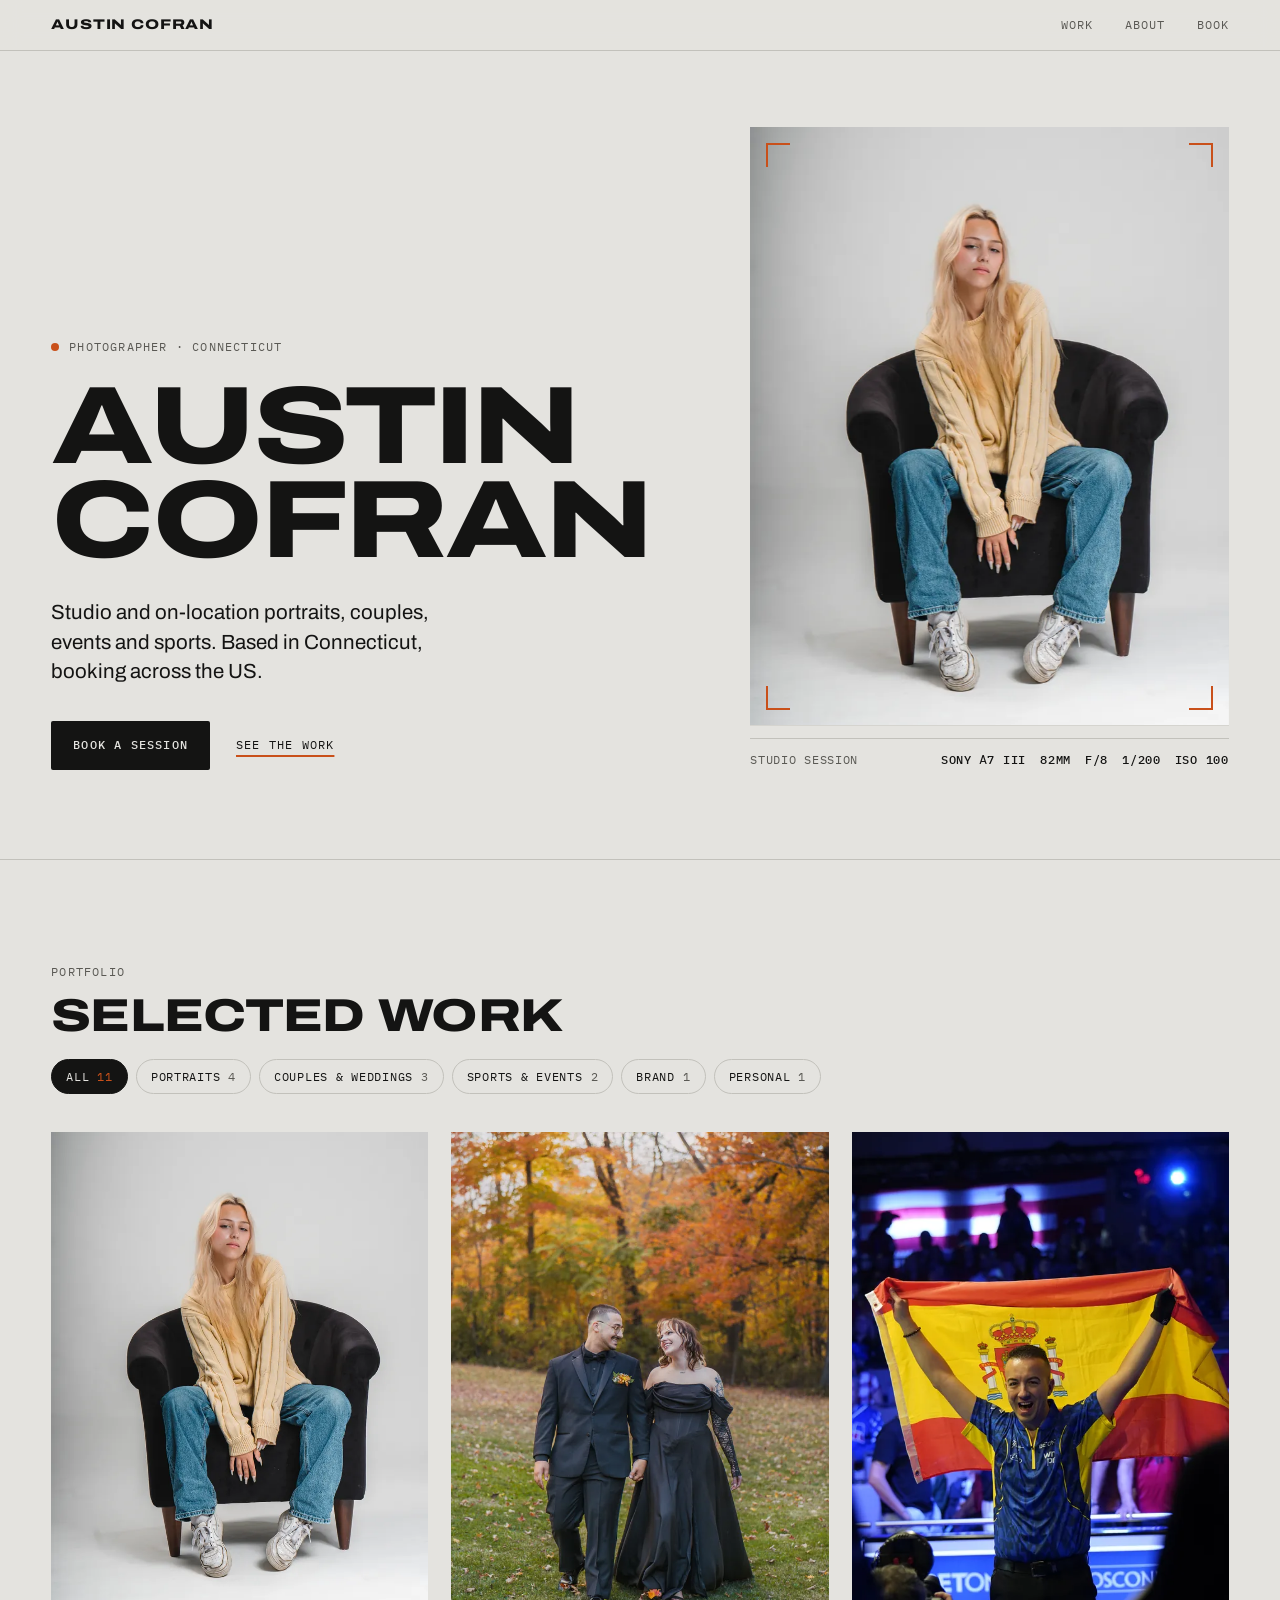
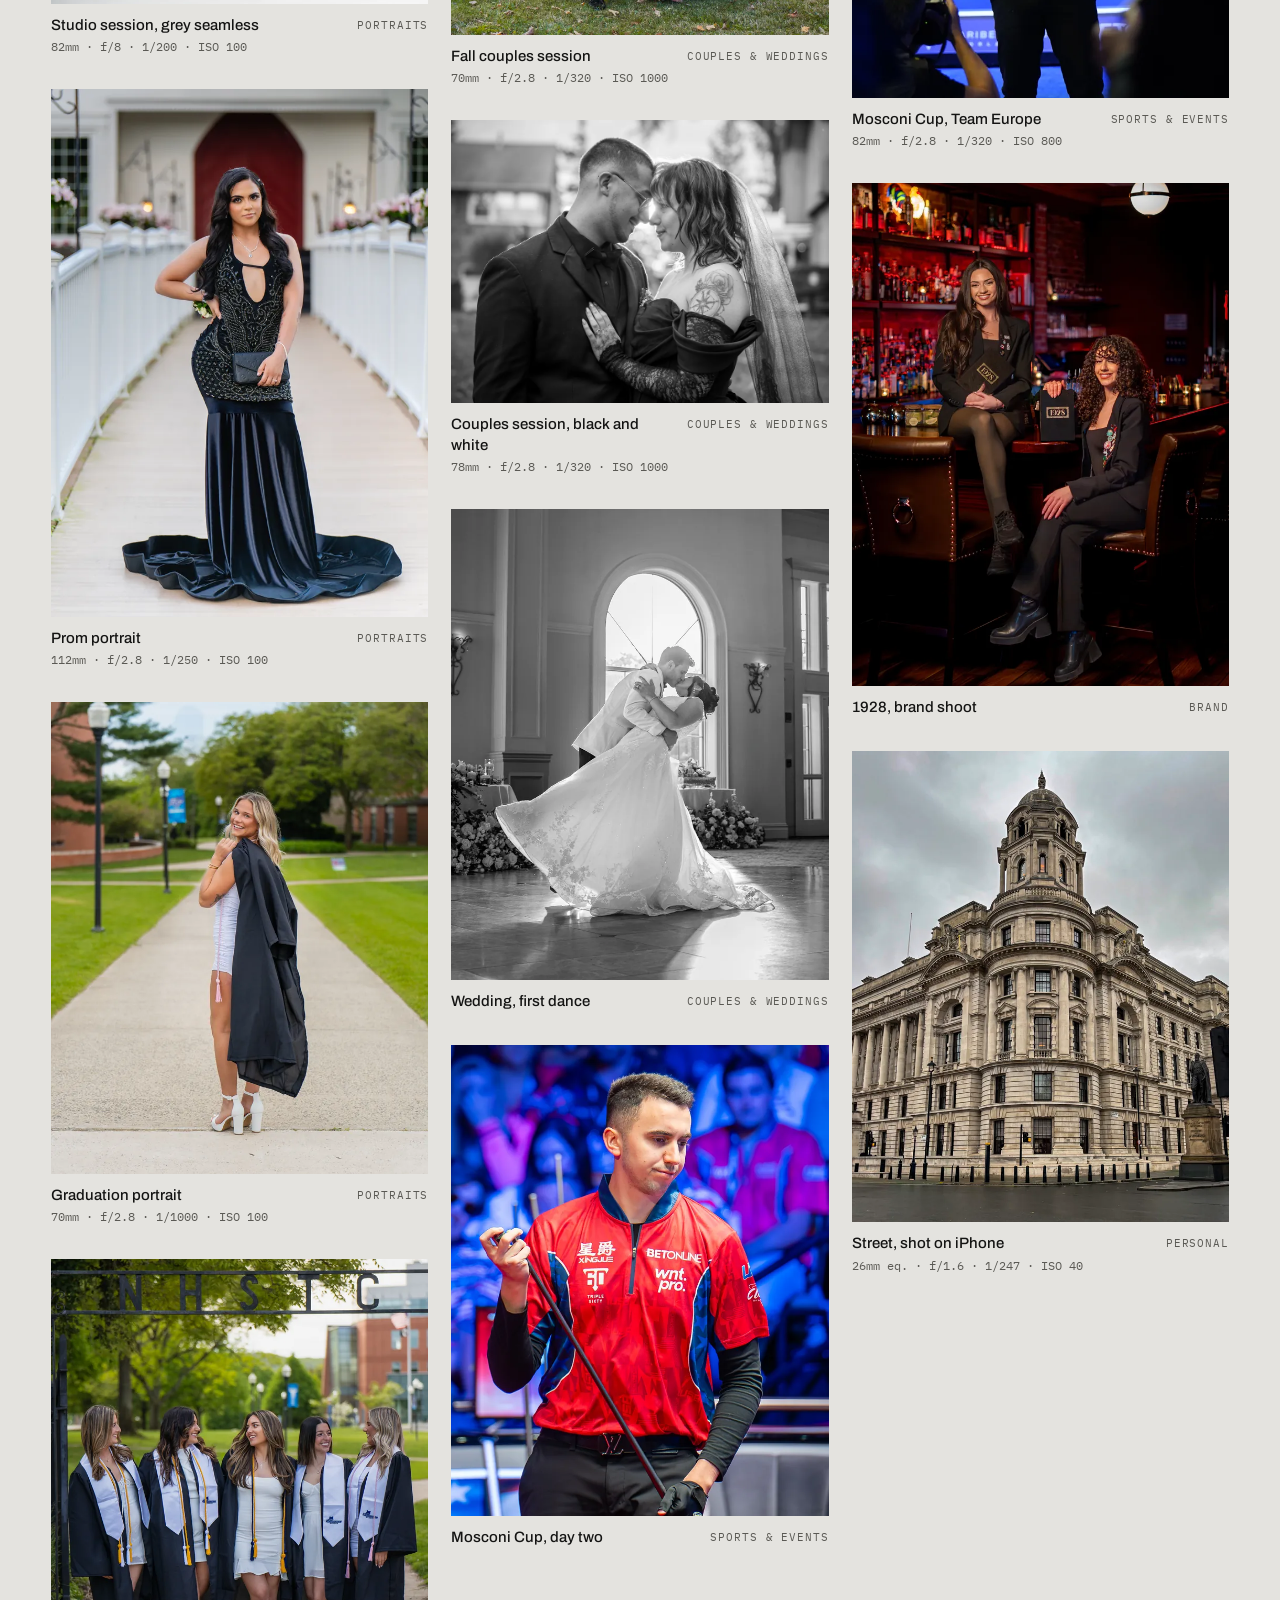
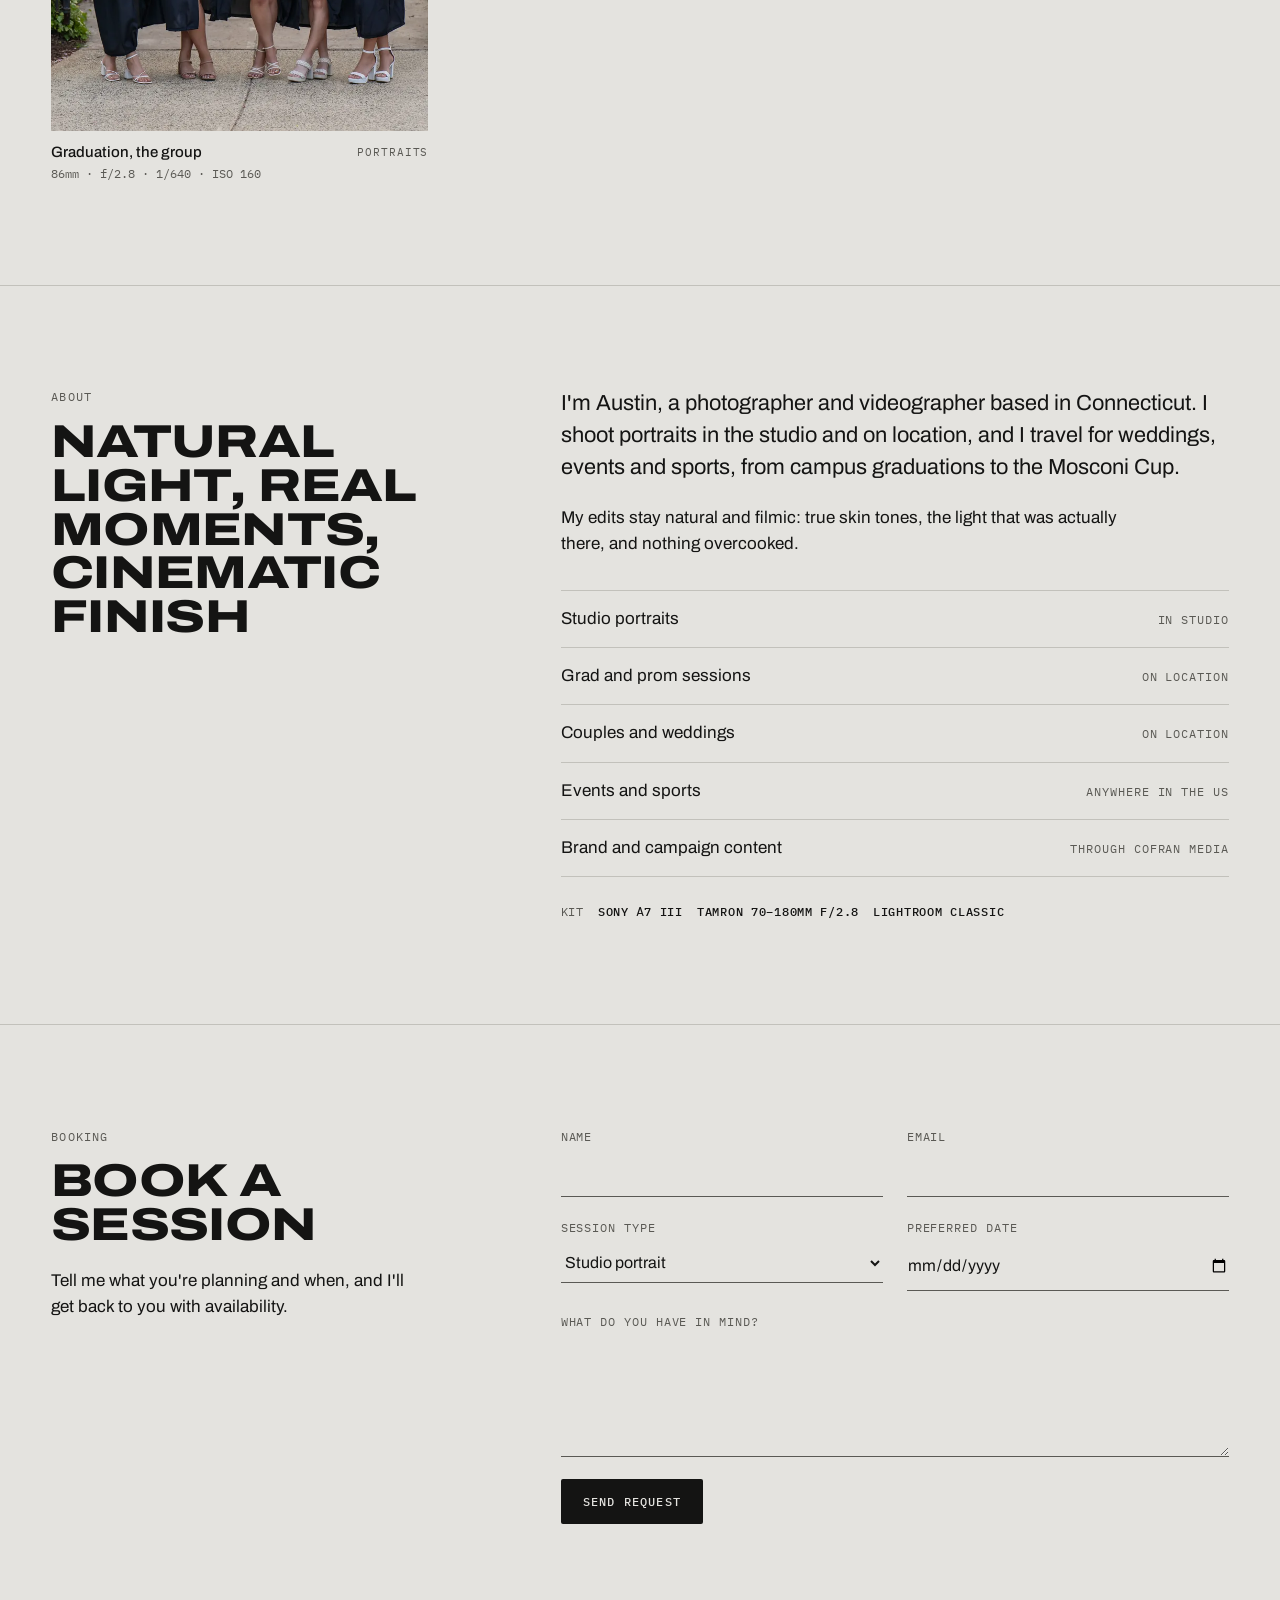
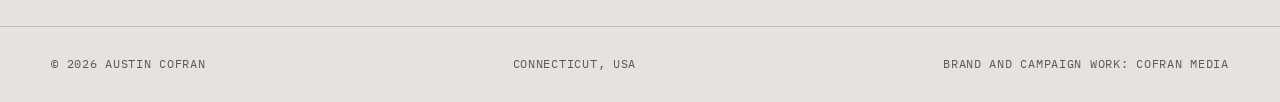
==== index.html @ 24995a01 "Add first version of the austincofran.com site Portfolio page with studio-first hero, filterable wor" ====
<!doctype html>
<html lang="en">
<head>
<meta charset="utf-8">
<meta name="viewport" content="width=device-width, initial-scale=1, viewport-fit=cover">
<title>Austin Cofran · Photographer, Connecticut</title>
<meta name="description" content="Austin Cofran is a Connecticut photographer for studio and on-location portraits, couples, weddings, events and sports.">
<meta property="og:title" content="Austin Cofran · Photographer">
<meta property="og:description" content="Austin Cofran is a Connecticut photographer for studio and on-location portraits, couples, weddings, events and sports.">
<meta property="og:image" content="assets/photos/portraits/studio-seamless-01-1800.webp">
<link rel="preconnect" href="https://fonts.googleapis.com">
<link rel="preconnect" href="https://fonts.gstatic.com" crossorigin>
<link rel="stylesheet" href="https://fonts.googleapis.com/css2?family=Archivo:wdth,wght@62..125,100..900&family=IBM+Plex+Mono:wght@400;500&display=swap">
<style>
/* Layout: the page is the studio seamless. Name set wide like a camera-body badge; uncropped masonry of frames, each with its real EXIF readout. */
:root{
  --paper:#E4E3DF;      /* grey seamless */
  --paper-2:#D5D4CF;    /* image wells */
  --ink:#141413;
  --ink-2:#5A5954;
  --line:#C2C1BB;
  --accent:#C9501A;     /* AF bracket orange */
  --on-accent:#FFFFFF;
  --scrim:#E4E3DF;
  --f-display:"Archivo","Helvetica Neue",Arial,sans-serif;
  --f-body:"Archivo","Helvetica Neue",Arial,sans-serif;
  --f-mono:"IBM Plex Mono",ui-monospace,"SF Mono",Menlo,Consolas,monospace;
  --gl:max(16px,4vw,env(safe-area-inset-left,0px));
  --gr:max(16px,4vw,env(safe-area-inset-right,0px));
}
@media (prefers-color-scheme: dark){
  :root:not([data-theme="light"]){
    --paper:#121211; --paper-2:#1D1D1B; --ink:#EAE9E4; --ink-2:#9A9992; --line:#2E2D2A;
    --accent:#EE6A2C; --on-accent:#121211; --scrim:#121211; color-scheme:dark;
  }
}
:root[data-theme="dark"]{
  --paper:#121211; --paper-2:#1D1D1B; --ink:#EAE9E4; --ink-2:#9A9992; --line:#2E2D2A;
  --accent:#EE6A2C; --on-accent:#121211; --scrim:#121211; color-scheme:dark;
}

*,*::before,*::after{box-sizing:border-box}
[hidden]{display:none!important}
html{scroll-behavior:smooth;-webkit-text-size-adjust:100%}
html.lb-open{overflow:hidden}
body{margin:0;background:var(--paper);color:var(--ink);font-family:var(--f-body);font-size:17px;line-height:1.55;-webkit-font-smoothing:antialiased}
body::before{content:"";position:fixed;inset:0 0 auto;height:env(safe-area-inset-top,0px);z-index:30;background:var(--paper)}
img{max-width:100%}
a{color:inherit}
:focus-visible{outline:2px solid var(--accent);outline-offset:3px}
.wrap{max-width:1360px;margin-inline:auto;padding-left:var(--gl);padding-right:var(--gr)}
.mono{font-family:var(--f-mono)}

/* header */
.bar{position:sticky;top:env(safe-area-inset-top,0px);z-index:20;background:var(--paper);background:color-mix(in srgb,var(--paper) 88%,transparent);-webkit-backdrop-filter:blur(10px);backdrop-filter:blur(10px);border-bottom:1px solid var(--line)}
.bar-in{display:flex;align-items:center;justify-content:space-between;gap:16px;padding-block:14px}
.mark{font-family:var(--f-display);font-stretch:125%;font-weight:800;font-size:14px;letter-spacing:.06em;text-transform:uppercase;text-decoration:none;white-space:nowrap}
.nav{display:flex;gap:clamp(14px,3vw,32px);font-family:var(--f-mono);font-size:12px;text-transform:uppercase;letter-spacing:.08em}
.nav a{text-decoration:none;color:var(--ink-2)}
.nav a:hover{color:var(--ink)}

/* hero */
.hero{display:grid;grid-template-columns:minmax(0,1.15fr) minmax(0,.85fr);gap:clamp(28px,4vw,64px);align-items:end;padding-block:clamp(36px,6vw,80px) clamp(56px,7vw,104px)}
.eyebrow{display:flex;align-items:center;gap:10px;margin:0 0 22px;font-family:var(--f-mono);font-size:12px;letter-spacing:.1em;text-transform:uppercase;color:var(--ink-2)}
.eyebrow::before{content:"";width:8px;height:8px;border-radius:50%;background:var(--accent);flex:none}
.name{display:flex;flex-direction:column;margin:0;font-family:var(--f-display);font-stretch:125%;font-weight:800;font-size:clamp(52px,8.6vw,136px);line-height:.86;letter-spacing:-.03em;text-transform:uppercase}
.lede{max-width:34ch;margin:30px 0 0;font-size:clamp(18px,1.6vw,22px);line-height:1.45}
.cta{display:flex;flex-wrap:wrap;align-items:center;gap:14px 26px;margin-top:34px}
.btn{display:inline-flex;align-items:center;gap:10px;padding:15px 22px;border:0;border-radius:2px;background:var(--ink);color:var(--paper);font-family:var(--f-mono);font-size:12px;font-weight:500;letter-spacing:.1em;text-transform:uppercase;text-decoration:none;cursor:pointer;transition:background-color .15s,color .15s}
.btn:hover{background:var(--accent);color:var(--on-accent)}
.textlink{font-family:var(--f-mono);font-size:12px;letter-spacing:.1em;text-transform:uppercase;text-underline-offset:6px;text-decoration-thickness:2px;text-decoration-color:var(--accent)}

/* viewfinder brackets, shared by hero and grid */
.af{position:absolute;pointer-events:none;
  --c:var(--accent); --s:24px; --w:2px;
  background:
    linear-gradient(var(--c),var(--c)) top left/var(--s) var(--w),
    linear-gradient(var(--c),var(--c)) top left/var(--w) var(--s),
    linear-gradient(var(--c),var(--c)) top right/var(--s) var(--w),
    linear-gradient(var(--c),var(--c)) top right/var(--w) var(--s),
    linear-gradient(var(--c),var(--c)) bottom left/var(--s) var(--w),
    linear-gradient(var(--c),var(--c)) bottom left/var(--w) var(--s),
    linear-gradient(var(--c),var(--c)) bottom right/var(--s) var(--w),
    linear-gradient(var(--c),var(--c)) bottom right/var(--w) var(--s);
  background-repeat:no-repeat}

.hero-shot{margin:0;min-width:0}
.vf{position:relative;overflow:hidden;background:var(--paper-2)}
.vf img{display:block;width:100%;height:auto;animation:pull 1.3s cubic-bezier(.2,.7,.2,1) both}
.vf .af{inset:16px;animation:lock 1.3s cubic-bezier(.2,.7,.2,1) both}
@keyframes pull{from{filter:blur(9px);transform:scale(1.025)}to{filter:blur(0);transform:none}}
@keyframes lock{from{inset:-2px}to{inset:16px}}
.readout{display:flex;flex-wrap:wrap;justify-content:space-between;gap:6px 18px;margin-top:12px;padding-top:12px;border-top:1px solid var(--line);font-family:var(--f-mono);font-size:12px;letter-spacing:.06em;text-transform:uppercase;color:var(--ink-2)}
.readout .vals{display:flex;flex-wrap:wrap;gap:4px 14px}
.readout b{font-weight:500;color:var(--ink)}

/* sections */
.section{border-top:1px solid var(--line)}
.section > .wrap{padding-block:clamp(56px,8vw,112px)}
.sec-head{display:flex;flex-wrap:wrap;align-items:end;justify-content:space-between;gap:20px 32px;margin-bottom:clamp(26px,3vw,44px)}
h2{margin:0;font-family:var(--f-display);font-stretch:125%;font-weight:800;font-size:clamp(28px,3.6vw,48px);line-height:.95;letter-spacing:-.015em;text-transform:uppercase;text-wrap:balance}
.kicker{margin:0 0 14px;font-family:var(--f-mono);font-size:12px;letter-spacing:.1em;text-transform:uppercase;color:var(--ink-2)}

/* filters */
.chips{display:flex;flex-wrap:wrap;gap:8px}
.chip{display:inline-flex;align-items:center;gap:8px;padding:9px 14px;border:1px solid var(--line);border-radius:999px;background:transparent;color:var(--ink);font-family:var(--f-mono);font-size:12px;letter-spacing:.06em;text-transform:uppercase;cursor:pointer;transition:border-color .15s}
.chip:hover{border-color:var(--ink-2)}
.chip span{color:var(--ink-2);font-variant-numeric:tabular-nums}
.chip[aria-pressed="true"]{background:var(--ink);border-color:var(--ink);color:var(--paper)}
.chip[aria-pressed="true"] span{color:var(--accent)}

/* grid */
.grid{columns:3 280px;column-gap:clamp(14px,1.8vw,26px)}
.shot{break-inside:avoid;margin:0 0 clamp(22px,2.6vw,36px)}
.shot-btn{position:relative;display:block;width:100%;padding:0;border:0;background:var(--paper-2);cursor:zoom-in}
.shot-btn img{display:block;width:100%;height:auto}
.shot-btn .af{inset:10px;opacity:0;transition:opacity .18s,inset .25s cubic-bezier(.2,.7,.2,1)}
.shot-btn:hover .af,.shot-btn:focus-visible .af{opacity:1;inset:18px}
.shot-btn:focus-visible{outline-offset:2px}
.cap{display:grid;grid-template-columns:minmax(0,1fr) auto;gap:3px 12px;padding-top:11px}
.cap .t{font-size:15px;font-weight:500;line-height:1.35}
.cap .c{align-self:start;padding-top:2px;font-family:var(--f-mono);font-size:11px;letter-spacing:.08em;text-transform:uppercase;color:var(--ink-2);white-space:nowrap}
.cap .x{grid-column:1/-1;font-family:var(--f-mono);font-size:11.5px;color:var(--ink-2)}

/* about */
.split{display:grid;grid-template-columns:minmax(0,.8fr) minmax(0,1.2fr);gap:clamp(28px,5vw,88px)}
.prose p{max-width:60ch;margin:0 0 1em}
.prose p:first-child{font-size:clamp(19px,1.7vw,23px);line-height:1.45}
.services{list-style:none;margin:32px 0 0;padding:0;border-top:1px solid var(--line)}
.services li{display:flex;justify-content:space-between;align-items:baseline;gap:16px;padding:15px 0;border-bottom:1px solid var(--line)}
.services .where{font-family:var(--f-mono);font-size:11.5px;letter-spacing:.08em;text-transform:uppercase;color:var(--ink-2);text-align:right}
.kit{display:flex;flex-wrap:wrap;gap:6px 14px;margin-top:26px;font-family:var(--f-mono);font-size:12px;letter-spacing:.06em;text-transform:uppercase;color:var(--ink-2)}
.kit b{font-weight:500;color:var(--ink)}

/* booking */
.form{display:grid;grid-template-columns:repeat(2,minmax(0,1fr));gap:22px 24px}
.field{display:flex;flex-direction:column;gap:6px;min-width:0}
.field.full{grid-column:1/-1}
.field label{font-family:var(--f-mono);font-size:11.5px;letter-spacing:.08em;text-transform:uppercase;color:var(--ink-2)}
.field input,.field select,.field textarea{width:100%;padding:10px 0;border:0;border-bottom:1px solid var(--ink-2);border-radius:0;background:transparent;color:var(--ink);font:inherit;font-size:16px}
.field select{cursor:pointer}
.field select option{background:var(--paper);color:var(--ink)}
.field textarea{resize:vertical;min-height:110px}
.field input:focus,.field select:focus,.field textarea:focus{outline:none;border-bottom-color:var(--accent);box-shadow:0 1px 0 var(--accent)}
.form-foot{grid-column:1/-1;display:flex;flex-wrap:wrap;align-items:center;gap:14px 22px}
.form-note{margin:0;font-family:var(--f-mono);font-size:12px;color:var(--ink-2)}

/* footer */
.foot{border-top:1px solid var(--line)}
.foot .wrap{display:flex;flex-wrap:wrap;justify-content:space-between;gap:10px 28px;padding-block:28px;font-family:var(--f-mono);font-size:12px;letter-spacing:.06em;text-transform:uppercase;color:var(--ink-2)}

/* lightbox */
.lb{position:fixed;inset:0;z-index:50;display:grid;grid-template-rows:auto minmax(0,1fr) auto;gap:14px;background:var(--scrim);
  padding:max(14px,env(safe-area-inset-top,0px)) var(--gr) max(14px,env(safe-area-inset-bottom,0px)) var(--gl)}
.lb-top{display:flex;justify-content:space-between;align-items:center;gap:16px;font-family:var(--f-mono);font-size:12px;letter-spacing:.08em;text-transform:uppercase;color:var(--ink-2)}
.lb-stage{position:relative;display:grid;place-items:center;min-height:0}
.lb-stage img{display:block;max-width:100%;max-height:100%;max-height:calc(100dvh - 170px);width:auto;height:auto;object-fit:contain}
.lb-btn{display:inline-flex;align-items:center;justify-content:center;gap:8px;min-width:44px;height:44px;padding:0 14px;border:1px solid var(--line);border-radius:2px;background:var(--paper);color:var(--ink);font-family:var(--f-mono);font-size:12px;letter-spacing:.08em;text-transform:uppercase;cursor:pointer}
.lb-btn:hover{border-color:var(--ink-2)}
.lb-prev,.lb-next{position:absolute;top:50%;transform:translateY(-50%)}
.lb-prev{left:0}.lb-next{right:0}
.lb-cap{display:flex;flex-wrap:wrap;justify-content:space-between;gap:6px 20px;padding-top:12px;border-top:1px solid var(--line)}
.lb-cap .t{font-weight:500}
.lb-cap .x{font-family:var(--f-mono);font-size:12px;color:var(--ink-2)}

@media (max-width:860px){
  .hero{grid-template-columns:1fr}
  .split{grid-template-columns:1fr}
}
@media (max-width:560px){
  .grid{columns:1}
  .form{grid-template-columns:1fr}
  .nav{gap:14px}
  .lb-prev,.lb-next{top:auto;bottom:8px;transform:none}
}
@media (prefers-reduced-motion:reduce){
  html{scroll-behavior:auto}
  .vf img,.vf .af{animation:none}
  .shot-btn .af{transition:none}
}
</style>

</head>
<body>
<header class="bar">
  <div class="wrap bar-in">
    <a class="mark" href="#top">Austin Cofran</a>
    <nav class="nav" aria-label="Main">
      <a href="#work">Work</a>
      <a href="#about">About</a>
      <a href="#book">Book</a>
    </nav>
  </div>
</header>

<main id="top">
  <section class="wrap hero">
    <div class="hero-text">
      <p class="eyebrow">Photographer · Connecticut</p>
      <h1 class="name"><span>Austin</span><span>Cofran</span></h1>
      <p class="lede">Studio and on-location portraits, couples, events and sports. Based in Connecticut, booking across the US.</p>
      <div class="cta">
        <a class="btn" href="#book">Book a session</a>
        <a class="textlink" href="#work">See the work</a>
      </div>
    </div>
    <figure class="hero-shot">
      <div class="vf">
        <img src="assets/photos/portraits/studio-seamless-01-1800.webp" srcset="assets/photos/portraits/studio-seamless-01-900.webp 720w, assets/photos/portraits/studio-seamless-01-1800.webp 1440w" sizes="(max-width: 860px) 92vw, 40vw" width="1440" height="1800" alt="Woman in a cream sweater and jeans sitting in a black armchair against a grey studio backdrop" fetchpriority="high">
        <span class="af" aria-hidden="true"></span>
      </div>
      <figcaption class="readout">
        <span>Studio session</span>
        <span class="vals"><b>Sony α7 III</b><b>82mm</b><b>f/8</b><b>1/200</b><b>ISO 100</b></span>
      </figcaption>
    </figure>
  </section>

  <section class="section" id="work">
    <div class="wrap">
      <div class="sec-head">
        <div>
          <p class="kicker">Portfolio</p>
          <h2>Selected work</h2>
        </div>
        <div class="chips" role="group" aria-label="Filter by category">
          <button class="chip" type="button" data-filter="all" aria-pressed="true">All <span>11</span></button>
          <button class="chip" type="button" data-filter="portraits" aria-pressed="false">Portraits <span>4</span></button>
          <button class="chip" type="button" data-filter="couples" aria-pressed="false">Couples &amp; weddings <span>3</span></button>
          <button class="chip" type="button" data-filter="sports" aria-pressed="false">Sports &amp; events <span>2</span></button>
          <button class="chip" type="button" data-filter="brand" aria-pressed="false">Brand <span>1</span></button>
          <button class="chip" type="button" data-filter="personal" aria-pressed="false">Personal <span>1</span></button>
        </div>
      </div>
      <div class="grid">
        <figure class="shot" data-cat="portraits" data-label="Portraits" data-title="Studio session, grey seamless" data-full="assets/photos/portraits/studio-seamless-01-1800.webp" data-exif="Sony α7 III · Tamron 70–180mm f/2.8 · 82mm · f/8 · 1/200 · ISO 100">
          <button class="shot-btn" type="button" aria-label="View larger: Studio session, grey seamless">
            <img src="assets/photos/portraits/studio-seamless-01-900.webp" srcset="assets/photos/portraits/studio-seamless-01-900.webp 720w, assets/photos/portraits/studio-seamless-01-1800.webp 1440w" sizes="(max-width: 560px) 92vw, (max-width: 960px) 46vw, 30vw" width="1440" height="1800" loading="eager" decoding="async" alt="Woman in a cream sweater and jeans sitting in a black armchair against a grey studio backdrop">
            <span class="af" aria-hidden="true"></span>
          </button>
          <figcaption class="cap"><span class="t">Studio session, grey seamless</span><span class="c">Portraits</span><span class="x">82mm · f/8 · 1/200 · ISO 100</span></figcaption>
        </figure>
        <figure class="shot" data-cat="portraits" data-label="Portraits" data-title="Prom portrait" data-full="assets/photos/portraits/prom-01-1800.webp" data-exif="Sony α7 III · Tamron 70–180mm f/2.8 · 112mm · f/2.8 · 1/250 · ISO 100">
          <button class="shot-btn" type="button" aria-label="View larger: Prom portrait">
            <img src="assets/photos/portraits/prom-01-900.webp" srcset="assets/photos/portraits/prom-01-900.webp 643w, assets/photos/portraits/prom-01-1800.webp 1286w" sizes="(max-width: 560px) 92vw, (max-width: 960px) 46vw, 30vw" width="1286" height="1800" loading="eager" decoding="async" alt="Woman in a black beaded gown standing on a white footbridge">
            <span class="af" aria-hidden="true"></span>
          </button>
          <figcaption class="cap"><span class="t">Prom portrait</span><span class="c">Portraits</span><span class="x">112mm · f/2.8 · 1/250 · ISO 100</span></figcaption>
        </figure>
        <figure class="shot" data-cat="portraits" data-label="Portraits" data-title="Graduation portrait" data-full="assets/photos/portraits/grad-campus-01-1800.webp" data-exif="Sony α7 III · Tamron 70–180mm f/2.8 · 70mm · f/2.8 · 1/1000 · ISO 100">
          <button class="shot-btn" type="button" aria-label="View larger: Graduation portrait">
            <img src="assets/photos/portraits/grad-campus-01-900.webp" srcset="assets/photos/portraits/grad-campus-01-900.webp 720w, assets/photos/portraits/grad-campus-01-1800.webp 1440w" sizes="(max-width: 560px) 92vw, (max-width: 960px) 46vw, 30vw" width="1440" height="1800" loading="eager" decoding="async" alt="Graduate in a white dress holding her gown over her shoulder on a campus path">
            <span class="af" aria-hidden="true"></span>
          </button>
          <figcaption class="cap"><span class="t">Graduation portrait</span><span class="c">Portraits</span><span class="x">70mm · f/2.8 · 1/1000 · ISO 100</span></figcaption>
        </figure>
        <figure class="shot" data-cat="portraits" data-label="Portraits" data-title="Graduation, the group" data-full="assets/photos/portraits/grad-group-01-1800.webp" data-exif="Sony α7 III · Tamron 70–180mm f/2.8 · 86mm · f/2.8 · 1/640 · ISO 160">
          <button class="shot-btn" type="button" aria-label="View larger: Graduation, the group">
            <img src="assets/photos/portraits/grad-group-01-900.webp" srcset="assets/photos/portraits/grad-group-01-900.webp 720w, assets/photos/portraits/grad-group-01-1800.webp 1440w" sizes="(max-width: 560px) 92vw, (max-width: 960px) 46vw, 30vw" width="1440" height="1800" loading="lazy" decoding="async" alt="Five graduates in gowns and stoles laughing together under a campus gate">
            <span class="af" aria-hidden="true"></span>
          </button>
          <figcaption class="cap"><span class="t">Graduation, the group</span><span class="c">Portraits</span><span class="x">86mm · f/2.8 · 1/640 · ISO 160</span></figcaption>
        </figure>
        <figure class="shot" data-cat="couples" data-label="Couples &amp; weddings" data-title="Fall couples session" data-full="assets/photos/couples/fall-couple-01-1800.webp" data-exif="Sony α7 III · Tamron 70–180mm f/2.8 · 70mm · f/2.8 · 1/320 · ISO 1000">
          <button class="shot-btn" type="button" aria-label="View larger: Fall couples session">
            <img src="assets/photos/couples/fall-couple-01-900.webp" srcset="assets/photos/couples/fall-couple-01-900.webp 675w, assets/photos/couples/fall-couple-01-1800.webp 1350w" sizes="(max-width: 560px) 92vw, (max-width: 960px) 46vw, 30vw" width="1350" height="1800" loading="lazy" decoding="async" alt="Couple in black formalwear walking hand in hand through fall leaves">
            <span class="af" aria-hidden="true"></span>
          </button>
          <figcaption class="cap"><span class="t">Fall couples session</span><span class="c">Couples &amp; weddings</span><span class="x">70mm · f/2.8 · 1/320 · ISO 1000</span></figcaption>
        </figure>
        <figure class="shot" data-cat="couples" data-label="Couples &amp; weddings" data-title="Couples session, black and white" data-full="assets/photos/couples/couple-bw-01-1800.webp" data-exif="Sony α7 III · Tamron 70–180mm f/2.8 · 78mm · f/2.8 · 1/320 · ISO 1000">
          <button class="shot-btn" type="button" aria-label="View larger: Couples session, black and white">
            <img src="assets/photos/couples/couple-bw-01-900.webp" srcset="assets/photos/couples/couple-bw-01-900.webp 900w, assets/photos/couples/couple-bw-01-1800.webp 1800w" sizes="(max-width: 560px) 92vw, (max-width: 960px) 46vw, 30vw" width="1800" height="1350" loading="lazy" decoding="async" alt="Black and white close-up of a couple touching foreheads">
            <span class="af" aria-hidden="true"></span>
          </button>
          <figcaption class="cap"><span class="t">Couples session, black and white</span><span class="c">Couples &amp; weddings</span><span class="x">78mm · f/2.8 · 1/320 · ISO 1000</span></figcaption>
        </figure>
        <figure class="shot" data-cat="couples" data-label="Couples &amp; weddings" data-title="Wedding, first dance" data-full="assets/photos/couples/first-dance-01-1800.webp" data-exif="">
          <button class="shot-btn" type="button" aria-label="View larger: Wedding, first dance">
            <img src="assets/photos/couples/first-dance-01-900.webp" srcset="assets/photos/couples/first-dance-01-900.webp 720w, assets/photos/couples/first-dance-01-1800.webp 1440w" sizes="(max-width: 560px) 92vw, (max-width: 960px) 46vw, 30vw" width="1440" height="1800" loading="lazy" decoding="async" alt="Black and white photo of a groom dipping his bride in a bright ballroom">
            <span class="af" aria-hidden="true"></span>
          </button>
          <figcaption class="cap"><span class="t">Wedding, first dance</span><span class="c">Couples &amp; weddings</span></figcaption>
        </figure>
        <figure class="shot" data-cat="sports" data-label="Sports &amp; events" data-title="Mosconi Cup, day two" data-full="assets/photos/sports/mosconi-cup-01-1800.webp" data-exif="">
          <button class="shot-btn" type="button" aria-label="View larger: Mosconi Cup, day two">
            <img src="assets/photos/sports/mosconi-cup-01-900.webp" srcset="assets/photos/sports/mosconi-cup-01-900.webp 720w, assets/photos/sports/mosconi-cup-01-1800.webp 1440w" sizes="(max-width: 560px) 92vw, (max-width: 960px) 46vw, 30vw" width="1440" height="1800" loading="lazy" decoding="async" alt="Pool player in a red jersey holding his cue in front of the arena crowd">
            <span class="af" aria-hidden="true"></span>
          </button>
          <figcaption class="cap"><span class="t">Mosconi Cup, day two</span><span class="c">Sports &amp; events</span></figcaption>
        </figure>
        <figure class="shot" data-cat="sports" data-label="Sports &amp; events" data-title="Mosconi Cup, Team Europe" data-full="assets/photos/sports/mosconi-cup-02-1800.webp" data-exif="Sony α7 III · Tamron 70–180mm f/2.8 · 82mm · f/2.8 · 1/320 · ISO 800">
          <button class="shot-btn" type="button" aria-label="View larger: Mosconi Cup, Team Europe">
            <img src="assets/photos/sports/mosconi-cup-02-900.webp" srcset="assets/photos/sports/mosconi-cup-02-900.webp 600w, assets/photos/sports/mosconi-cup-02-1800.webp 1200w" sizes="(max-width: 560px) 92vw, (max-width: 960px) 46vw, 30vw" width="1200" height="1800" loading="lazy" decoding="async" alt="Player holding a Spanish flag overhead in a blue-lit arena">
            <span class="af" aria-hidden="true"></span>
          </button>
          <figcaption class="cap"><span class="t">Mosconi Cup, Team Europe</span><span class="c">Sports &amp; events</span><span class="x">82mm · f/2.8 · 1/320 · ISO 800</span></figcaption>
        </figure>
        <figure class="shot" data-cat="brand" data-label="Brand" data-title="1928, brand shoot" data-full="assets/photos/brand/1928-bar-01-1800.webp" data-exif="">
          <button class="shot-btn" type="button" aria-label="View larger: 1928, brand shoot">
            <img src="assets/photos/brand/1928-bar-01-900.webp" srcset="assets/photos/brand/1928-bar-01-900.webp 675w, assets/photos/brand/1928-bar-01-1800.webp 1350w" sizes="(max-width: 560px) 92vw, (max-width: 960px) 46vw, 30vw" width="1350" height="1800" loading="lazy" decoding="async" alt="Two women in black suits posing at a dark wood bar">
            <span class="af" aria-hidden="true"></span>
          </button>
          <figcaption class="cap"><span class="t">1928, brand shoot</span><span class="c">Brand</span></figcaption>
        </figure>
        <figure class="shot" data-cat="personal" data-label="Personal" data-title="Street, shot on iPhone" data-full="assets/photos/personal/street-01-1800.webp" data-exif="iPhone 15 Plus · 26mm eq. · f/1.6 · 1/247 · ISO 40">
          <button class="shot-btn" type="button" aria-label="View larger: Street, shot on iPhone">
            <img src="assets/photos/personal/street-01-900.webp" srcset="assets/photos/personal/street-01-900.webp 720w, assets/photos/personal/street-01-1800.webp 1440w" sizes="(max-width: 560px) 92vw, (max-width: 960px) 46vw, 30vw" width="1440" height="1800" loading="lazy" decoding="async" alt="Ornate stone building with domed towers under a grey sky">
            <span class="af" aria-hidden="true"></span>
          </button>
          <figcaption class="cap"><span class="t">Street, shot on iPhone</span><span class="c">Personal</span><span class="x">26mm eq. · f/1.6 · 1/247 · ISO 40</span></figcaption>
        </figure>
      </div>
    </div>
  </section>

  <section class="section" id="about">
    <div class="wrap split">
      <div>
        <p class="kicker">About</p>
        <h2>Natural light, real moments, cinematic finish</h2>
      </div>
      <div class="prose">
        <p>I'm Austin, a photographer and videographer based in Connecticut. I shoot portraits in the studio and on location, and I travel for weddings, events and sports, from campus graduations to the Mosconi Cup.</p>
        <p>My edits stay natural and filmic: true skin tones, the light that was actually there, and nothing overcooked.</p>
        <ul class="services">
          <li><span>Studio portraits</span><span class="where">In studio</span></li>
          <li><span>Grad and prom sessions</span><span class="where">On location</span></li>
          <li><span>Couples and weddings</span><span class="where">On location</span></li>
          <li><span>Events and sports</span><span class="where">Anywhere in the US</span></li>
          <li><span>Brand and campaign content</span><span class="where">Through Cofran Media</span></li>
        </ul>
        <div class="kit"><span>Kit</span><b>Sony α7 III</b><b>Tamron 70–180mm f/2.8</b><b>Lightroom Classic</b></div>
      </div>
    </div>
  </section>

  <section class="section" id="book">
    <div class="wrap split">
      <div>
        <p class="kicker">Booking</p>
        <h2>Book a session</h2>
        <p class="prose" style="margin-top:20px;max-width:36ch">Tell me what you're planning and when, and I'll get back to you with availability.</p>
      </div>
      <form class="form" id="book-form" novalidate>
        <div class="field">
          <label for="f-name">Name</label>
          <input id="f-name" name="name" type="text" autocomplete="name" required>
        </div>
        <div class="field">
          <label for="f-email">Email</label>
          <input id="f-email" name="email" type="email" autocomplete="email" required>
        </div>
        <div class="field">
          <label for="f-type">Session type</label>
          <select id="f-type" name="type">
            <option>Studio portrait</option>
            <option>Grad or prom</option>
            <option>Couples</option>
            <option>Wedding</option>
            <option>Event or sports</option>
            <option>Brand or campaign</option>
          </select>
        </div>
        <div class="field">
          <label for="f-date">Preferred date</label>
          <input id="f-date" name="date" type="date">
        </div>
        <div class="field full">
          <label for="f-msg">What do you have in mind?</label>
          <textarea id="f-msg" name="message" rows="4"></textarea>
        </div>
        <div class="form-foot">
          <button class="btn" type="submit">Send request</button>
          <p class="form-note" id="form-note" role="status"></p>
        </div>
      </form>
    </div>
  </section>
</main>

<footer class="foot">
  <div class="wrap">
    <span>© 2026 Austin Cofran</span>
    <span>Connecticut, USA</span>
    <span>Brand and campaign work: Cofran Media</span>
  </div>
</footer>

<div class="lb" id="lightbox" hidden role="dialog" aria-modal="true" aria-label="Photo viewer">
  <div class="lb-top">
    <span class="lb-n"></span>
    <button class="lb-btn lb-close" type="button">Close ✕</button>
  </div>
  <div class="lb-stage">
    <img alt="">
    <button class="lb-btn lb-prev" type="button" aria-label="Previous photo">←</button>
    <button class="lb-btn lb-next" type="button" aria-label="Next photo">→</button>
  </div>
  <div class="lb-cap">
    <span class="t"></span>
    <span class="x"></span>
  </div>
</div>

<script>
(() => {
  const shots = [...document.querySelectorAll('.shot')];
  const chips = [...document.querySelectorAll('.chip')];
  chips.forEach(chip => chip.addEventListener('click', () => {
    const f = chip.dataset.filter;
    chips.forEach(c => c.setAttribute('aria-pressed', String(c === chip)));
    shots.forEach(s => { s.hidden = !(f === 'all' || s.dataset.cat === f); });
  }));

  const lb = document.getElementById('lightbox');
  const img = lb.querySelector('.lb-stage img');
  const t = lb.querySelector('.lb-cap .t');
  const x = lb.querySelector('.lb-cap .x');
  const n = lb.querySelector('.lb-n');
  let list = [], idx = 0, lastFocus = null;

  function show(i) {
    idx = (i + list.length) % list.length;
    const s = list[idx];
    img.src = s.dataset.full;
    img.alt = s.querySelector('img').alt;
    t.textContent = s.dataset.title;
    x.textContent = s.dataset.exif || '';
    n.textContent = (idx + 1) + ' / ' + list.length + ' · ' + s.dataset.label;
  }
  function open(s) {
    list = shots.filter(el => !el.hidden);
    lastFocus = document.activeElement;
    lb.hidden = false;
    document.documentElement.classList.add('lb-open');
    show(list.indexOf(s));
    lb.querySelector('.lb-close').focus();
  }
  function close() {
    lb.hidden = true;
    document.documentElement.classList.remove('lb-open');
    if (lastFocus) lastFocus.focus();
  }
  shots.forEach(s => s.querySelector('.shot-btn').addEventListener('click', () => open(s)));
  lb.querySelector('.lb-close').addEventListener('click', close);
  lb.querySelector('.lb-prev').addEventListener('click', () => show(idx - 1));
  lb.querySelector('.lb-next').addEventListener('click', () => show(idx + 1));
  lb.querySelector('.lb-stage').addEventListener('click', e => { if (e.target === e.currentTarget) close(); });
  document.addEventListener('keydown', e => {
    if (lb.hidden) return;
    if (e.key === 'Escape') close();
    else if (e.key === 'ArrowRight') show(idx + 1);
    else if (e.key === 'ArrowLeft') show(idx - 1);
  });

  const form = document.getElementById('book-form');
  const note = document.getElementById('form-note');
  form.addEventListener('submit', e => {
    e.preventDefault();
    note.textContent = 'Preview only. This form gets connected when the site goes live.';
  });
})();
</script>

</body>
</html>
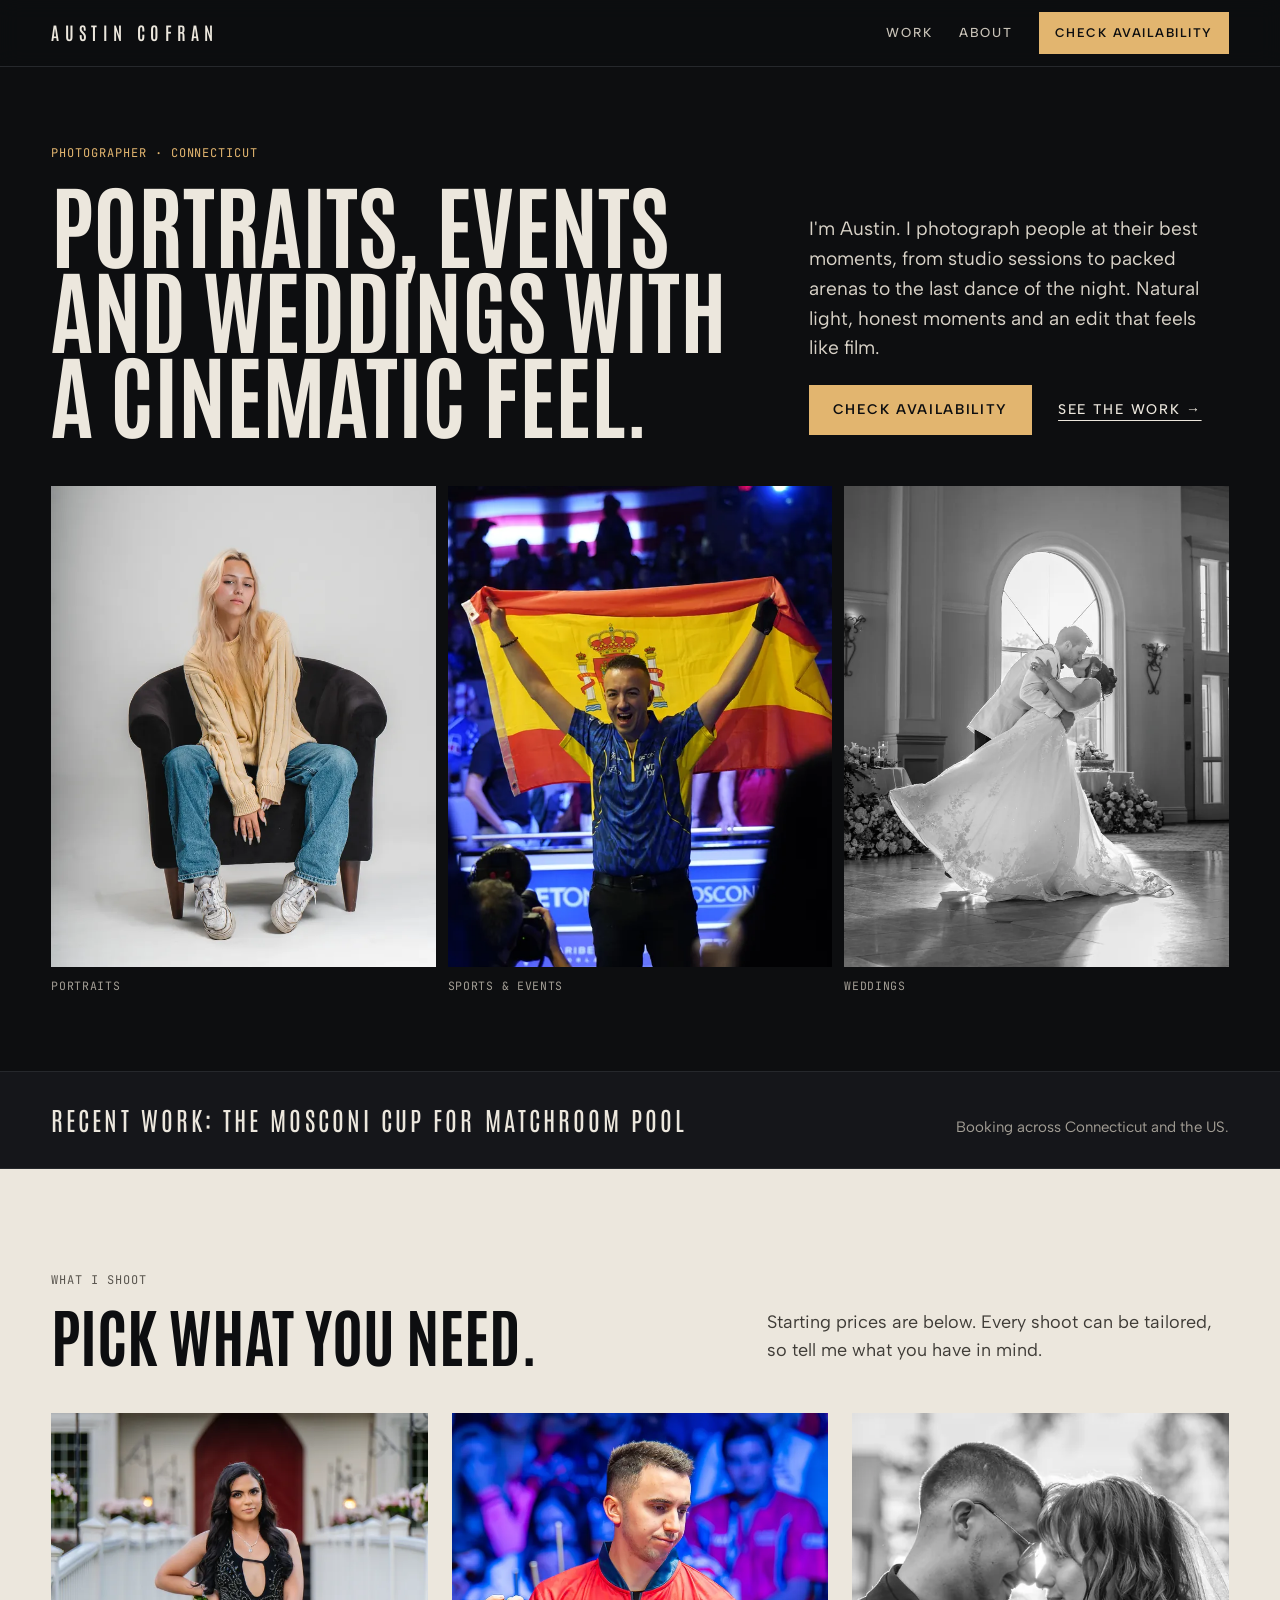
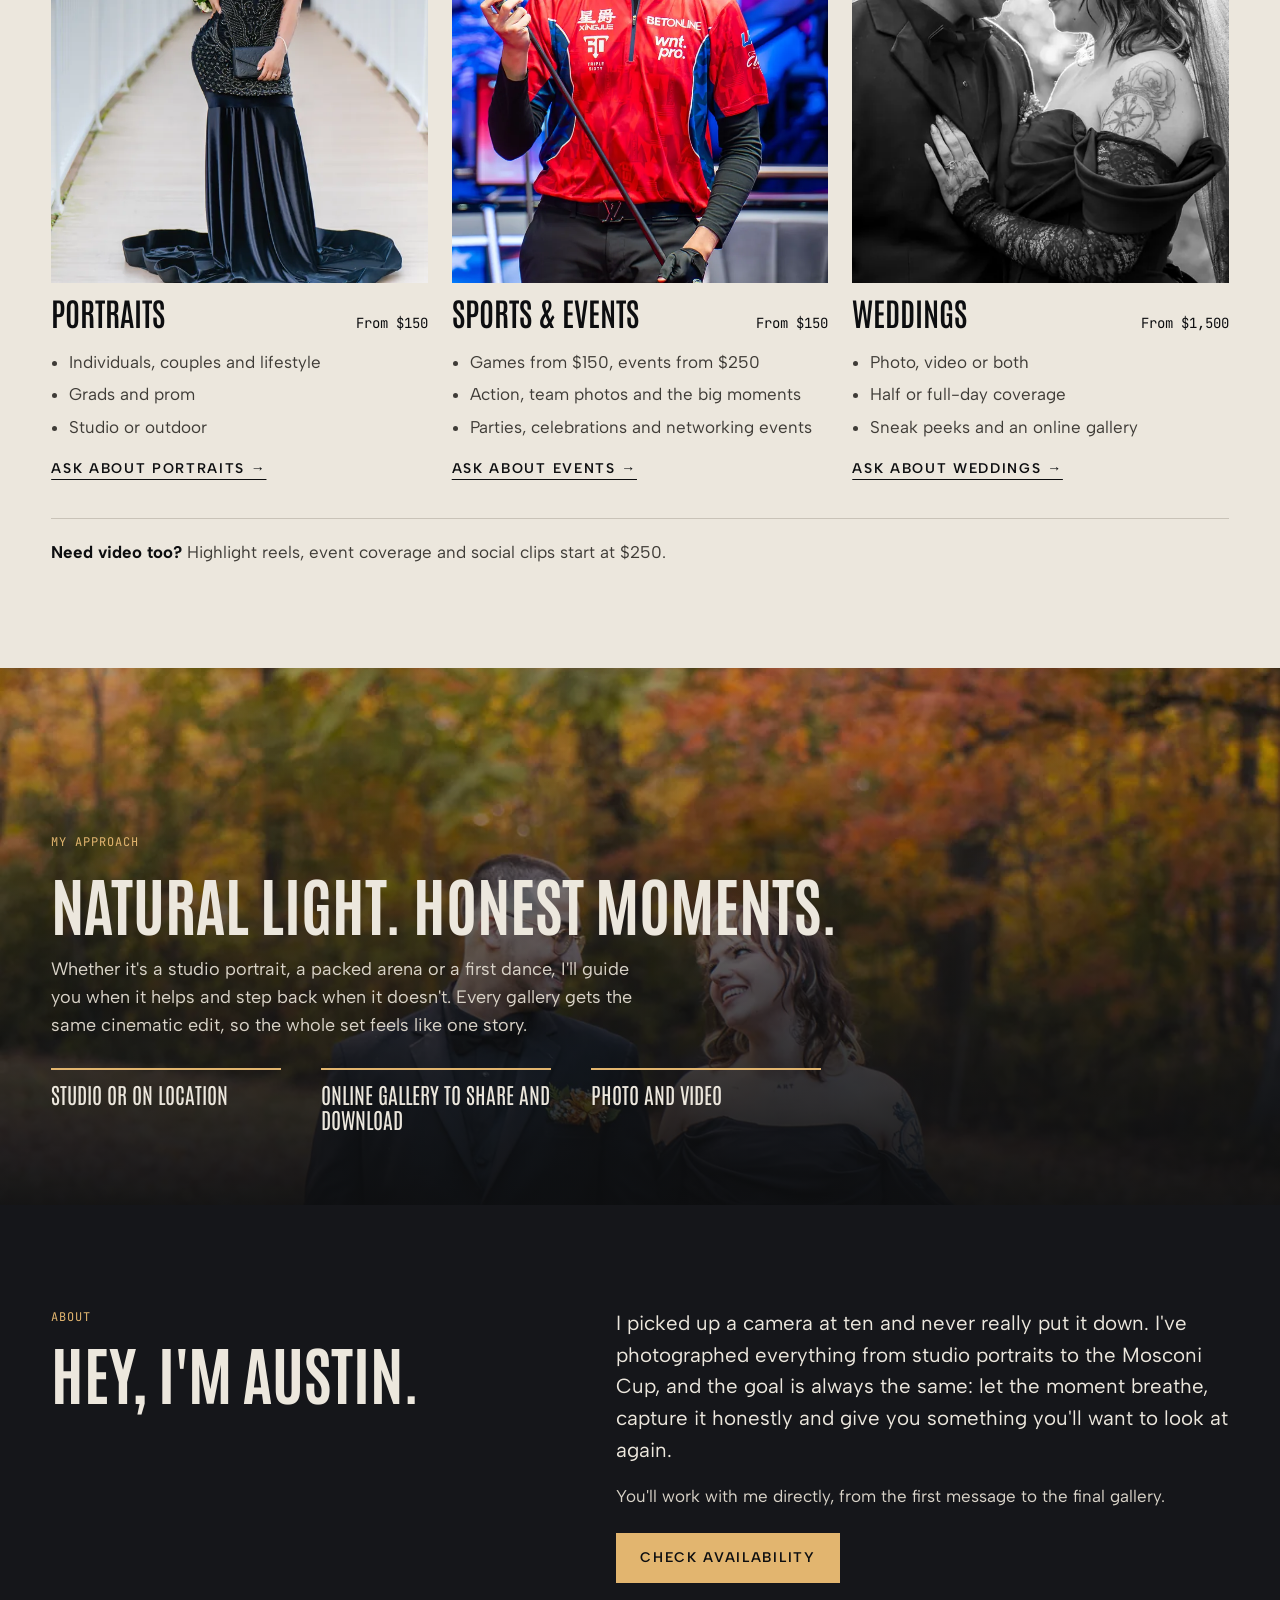
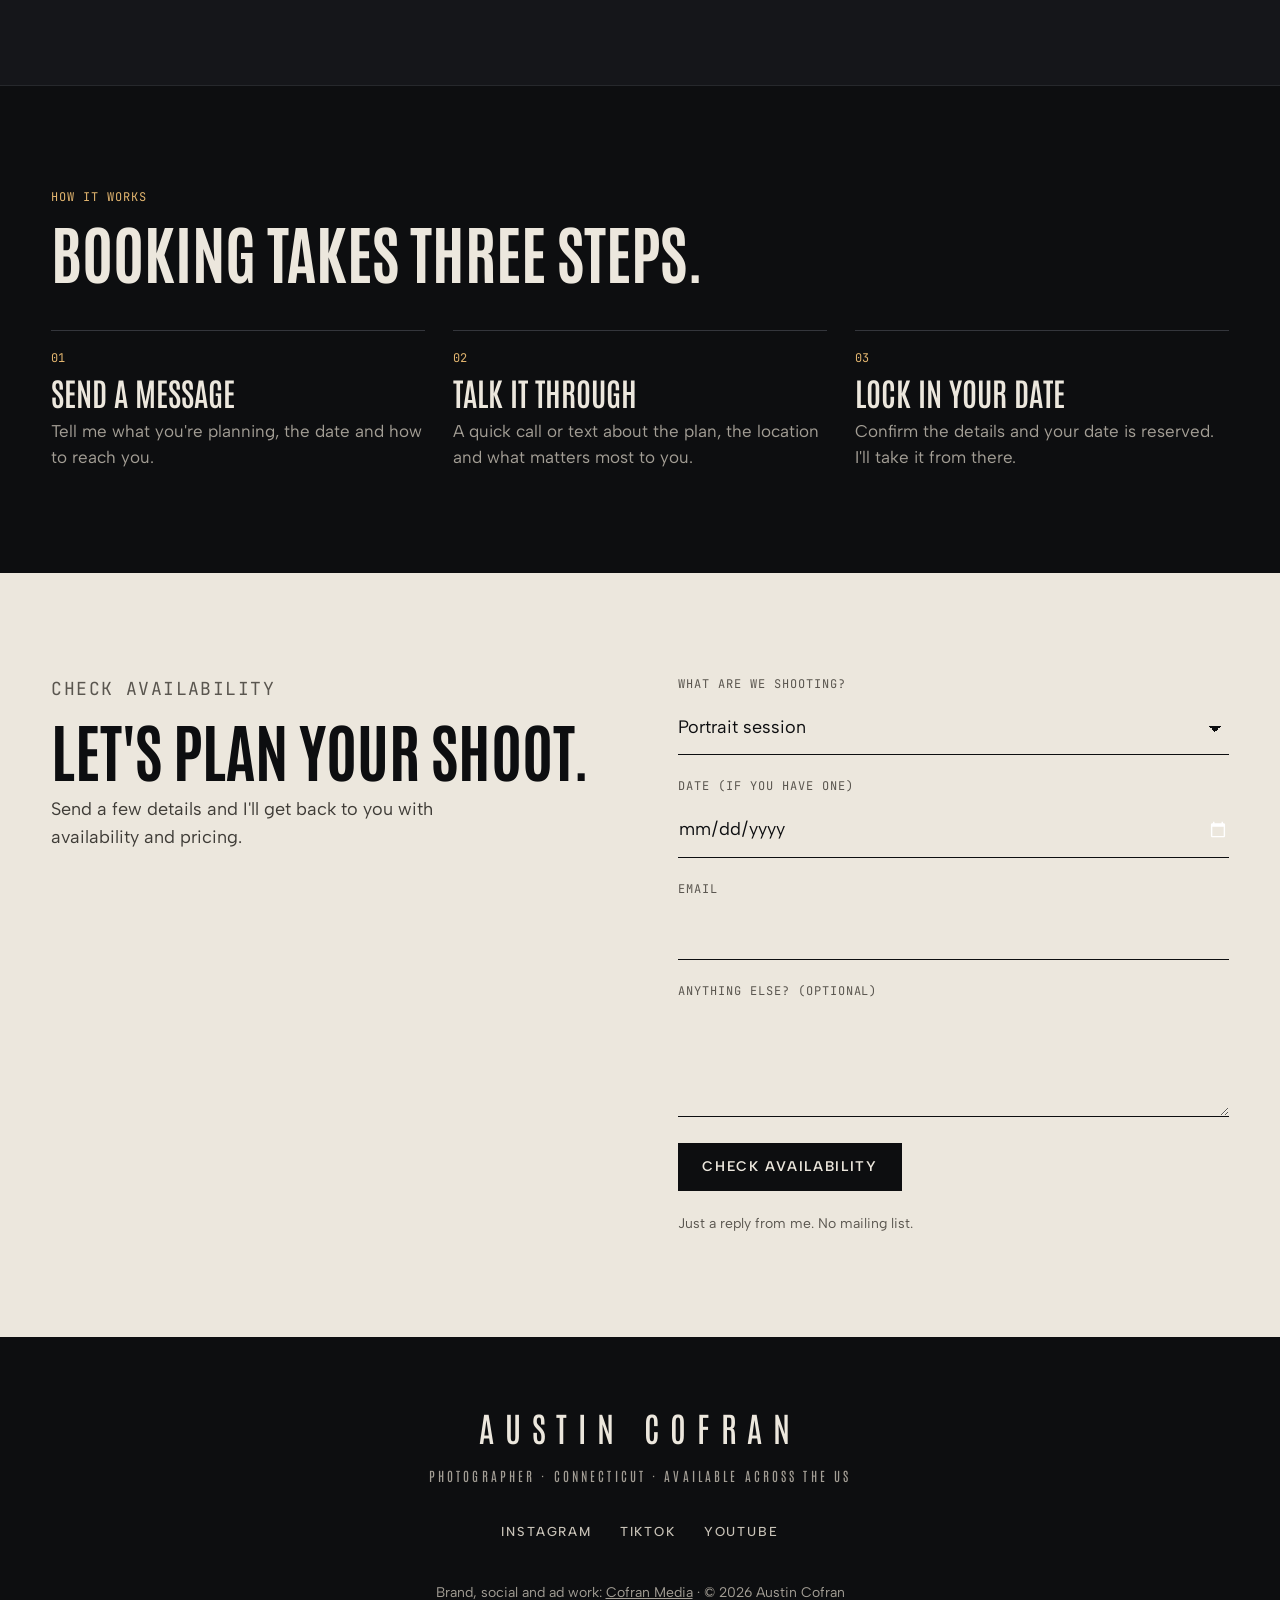
==== commit 9f3cabdd: "Redesign homepage in the Bentempo look with general copy Portraits, sports and events, and weddings " ====
--- a/index.html
+++ b/index.html
@@ -4,464 +4,364 @@
 <meta charset="utf-8">
 <meta name="viewport" content="width=device-width, initial-scale=1, viewport-fit=cover">
 <title>Austin Cofran · Photographer, Connecticut</title>
-<meta name="description" content="Austin Cofran is a Connecticut photographer for studio and on-location portraits, couples, weddings, events and sports.">
+<meta name="description" content="Austin Cofran is a Connecticut photographer for portraits, sports, events and weddings, with a natural, cinematic look.">
+<!-- Testing phase: keep the test link out of search results. Remove this line at launch. -->
+<meta name="robots" content="noindex">
+<meta property="og:type" content="website">
 <meta property="og:title" content="Austin Cofran · Photographer">
-<meta property="og:description" content="Austin Cofran is a Connecticut photographer for studio and on-location portraits, couples, weddings, events and sports.">
-<meta property="og:image" content="assets/photos/portraits/studio-seamless-01-1800.webp">
+<meta property="og:description" content="Portraits, sports, events and weddings with a natural, cinematic look. Based in Connecticut.">
+<meta property="og:image" content="https://austincofranwebsite.austincofran.workers.dev/assets/share.jpg">
+<meta property="og:image:width" content="1200">
+<meta property="og:image:height" content="630">
+<meta name="twitter:card" content="summary_large_image">
+<meta name="theme-color" content="#0D0E10">
+<link rel="icon" href="data:image/svg+xml,%3Csvg xmlns='http://www.w3.org/2000/svg' viewBox='0 0 64 64'%3E%3Crect width='64' height='64' fill='%230D0E10'/%3E%3Ctext x='32' y='43' font-family='Arial Narrow,Arial,sans-serif' font-size='30' font-weight='700' fill='%23E2B56F' text-anchor='middle'%3EAC%3C/text%3E%3C/svg%3E">
 <link rel="preconnect" href="https://fonts.googleapis.com">
 <link rel="preconnect" href="https://fonts.gstatic.com" crossorigin>
-<link rel="stylesheet" href="https://fonts.googleapis.com/css2?family=Archivo:wdth,wght@62..125,100..900&family=IBM+Plex+Mono:wght@400;500&display=swap">
+<link rel="stylesheet" href="https://fonts.googleapis.com/css2?family=Antonio:wght@500;600;700&family=Albert+Sans:wght@400;500;600&family=JetBrains+Mono:wght@400;500&display=swap">
 <style>
-/* Layout: the page is the studio seamless. Name set wide like a camera-body badge; uncropped masonry of frames, each with its real EXIF readout. */
+/* Bentempo: dark "screen" for the work, light "paper" for reading and booking. */
 :root{
-  --paper:#E4E3DF;      /* grey seamless */
-  --paper-2:#D5D4CF;    /* image wells */
-  --ink:#141413;
-  --ink-2:#5A5954;
-  --line:#C2C1BB;
-  --accent:#C9501A;     /* AF bracket orange */
-  --on-accent:#FFFFFF;
-  --scrim:#E4E3DF;
-  --f-display:"Archivo","Helvetica Neue",Arial,sans-serif;
-  --f-body:"Archivo","Helvetica Neue",Arial,sans-serif;
-  --f-mono:"IBM Plex Mono",ui-monospace,"SF Mono",Menlo,Consolas,monospace;
+  --screen:#0D0E10; --screen-2:#15161A; --line:#26282C;
+  --silver:#ECE7DD; --soft:#D9D3C8; --ash:#A39E95; --amber:#E2B56F;
+  --paper:#ECE7DD; --ink:#0D0E10; --ink-2:#3F3C37; --ink-3:#5A564F; --rule:#C9C3B8;
+  --display:"Antonio","Arial Narrow",Arial,sans-serif;
+  --body:"Albert Sans","Helvetica Neue",Arial,sans-serif;
+  --mono:"JetBrains Mono",ui-monospace,Menlo,Consolas,monospace;
   --gl:max(16px,4vw,env(safe-area-inset-left,0px));
   --gr:max(16px,4vw,env(safe-area-inset-right,0px));
+  color-scheme:dark;
 }
-@media (prefers-color-scheme: dark){
-  :root:not([data-theme="light"]){
-    --paper:#121211; --paper-2:#1D1D1B; --ink:#EAE9E4; --ink-2:#9A9992; --line:#2E2D2A;
-    --accent:#EE6A2C; --on-accent:#121211; --scrim:#121211; color-scheme:dark;
-  }
+*,*::before,*::after{box-sizing:border-box}
+html{scroll-behavior:smooth;-webkit-text-size-adjust:100%}
+body{margin:0;background:var(--screen);color:var(--silver);font-family:var(--body);font-size:17px;line-height:1.55;-webkit-font-smoothing:antialiased}
+img{max-width:100%;height:auto;display:block}
+a{color:inherit}
+:focus-visible{outline:2px solid var(--amber);outline-offset:3px}
+[hidden]{display:none!important}
+.wrap{max-width:1328px;margin:0 auto;padding-left:var(--gl);padding-right:var(--gr)}
+section{scroll-margin-top:76px}
+
+.label{margin:0;font-family:var(--mono);font-size:12px;letter-spacing:.08em;text-transform:uppercase;color:var(--amber)}
+.h1,.h2,.h3{margin:0;font-family:var(--display);text-transform:uppercase;line-height:.95;text-wrap:balance}
+.h1{font-weight:700;font-size:clamp(46px,7.2vw,108px);line-height:.92}
+.h2{font-weight:700;font-size:clamp(36px,5vw,72px)}
+.h3{font-weight:600;font-size:clamp(28px,2.5vw,34px)}
+
+.btn{display:inline-flex;align-items:center;justify-content:center;min-height:48px;padding:14px 24px;border:0;background:var(--amber);color:var(--ink);font-family:var(--body);font-size:14px;font-weight:600;letter-spacing:.12em;text-transform:uppercase;text-decoration:none;cursor:pointer;transition:background-color .15s}
+.btn:hover{background:#EEC88A}
+.btn-dark{background:var(--ink);color:var(--silver)}
+.btn-dark:hover{background:#2A2C31}
+.link{font-size:14px;font-weight:500;letter-spacing:.12em;text-transform:uppercase;text-underline-offset:6px;text-decoration-thickness:1px}
+
+/* header */
+.top{position:sticky;top:0;z-index:20;background:var(--screen);background:rgba(13,14,16,.92);-webkit-backdrop-filter:blur(10px);backdrop-filter:blur(10px);border-bottom:1px solid var(--line);padding-top:env(safe-area-inset-top,0px)}
+.top-in{display:flex;align-items:center;justify-content:space-between;gap:16px;padding-block:12px}
+.logo{font-family:var(--display);font-weight:600;font-size:18px;letter-spacing:.3em;text-transform:uppercase;text-decoration:none;white-space:nowrap}
+.nav{display:flex;align-items:center;gap:26px;font-size:13px;font-weight:500;letter-spacing:.14em;text-transform:uppercase}
+.nav .navlink{color:#C9C3B8;text-decoration:none}
+.nav .navlink:hover{color:var(--silver)}
+.nav .btn{min-height:42px;padding:10px 16px;font-size:12.5px}
+
+/* hero */
+.hero{padding-block:clamp(36px,6vw,88px) clamp(48px,6vw,88px)}
+.hero-head{display:flex;flex-wrap:wrap;align-items:flex-end;justify-content:space-between;gap:24px 56px}
+.hero-title{flex:1 1 560px;min-width:0;display:flex;flex-direction:column;gap:18px}
+.hero-side{flex:0 1 420px;min-width:0;display:flex;flex-direction:column;gap:22px}
+.hero-side p{margin:0;font-size:clamp(17px,1.5vw,20px);color:var(--soft)}
+.ctas{display:flex;flex-wrap:wrap;align-items:center;gap:14px 26px}
+.trio{display:grid;grid-template-columns:repeat(3,minmax(0,1fr));gap:12px;margin-top:clamp(36px,4vw,56px)}
+.trio figure{margin:0;display:flex;flex-direction:column;gap:10px;min-width:0}
+.trio img{width:100%;aspect-ratio:4/5;object-fit:cover;background:var(--screen-2)}
+.cap{font-family:var(--mono);font-size:11.5px;letter-spacing:.06em;text-transform:uppercase;color:var(--ash)}
+
+/* credibility strip */
+.proof{background:var(--screen-2);border-block:1px solid var(--line)}
+.proof-in{display:flex;flex-wrap:wrap;align-items:baseline;justify-content:space-between;gap:10px 32px;padding-block:28px}
+.proof-main{margin:0;font-family:var(--display);font-size:clamp(20px,2vw,26px);letter-spacing:.12em;text-transform:uppercase}
+.proof-sub{margin:0;color:var(--ash);font-size:15px}
+
+/* light sections */
+.paper{background:var(--paper);color:var(--ink)}
+.paper .label{color:var(--ink-3)}
+.pad{padding-block:clamp(64px,8vw,104px)}
+.sec-head{display:flex;flex-wrap:wrap;align-items:flex-end;justify-content:space-between;gap:16px 48px;margin-bottom:clamp(32px,4vw,48px)}
+.sec-head > div{display:flex;flex-direction:column;gap:14px}
+.sec-note{margin:0;max-width:42ch;font-size:18px;color:var(--ink-2)}
+
+.services{display:grid;grid-template-columns:repeat(3,minmax(0,1fr));gap:24px}
+.svc{display:flex;flex-direction:column;gap:14px;min-width:0}
+.svc img{width:100%;aspect-ratio:4/5;object-fit:cover;background:#D9D3C8}
+.svc-top{display:flex;align-items:baseline;justify-content:space-between;gap:12px;flex-wrap:wrap}
+.price{margin:0;font-family:var(--mono);font-size:14px;white-space:nowrap}
+.svc ul{margin:0;padding-left:18px;display:flex;flex-direction:column;gap:6px;color:var(--ink-2)}
+.svc .link{margin-top:auto;padding-top:4px;color:var(--ink);font-weight:600}
+.video-note{margin:clamp(28px,3vw,40px) 0 0;padding-top:20px;border-top:1px solid var(--rule);color:var(--ink-2)}
+.video-note b{color:var(--ink)}
+
+/* approach band */
+.band{position:relative;min-height:clamp(520px,42vw,620px);display:flex;align-items:flex-end;overflow:hidden;background:var(--screen)}
+.band > img{position:absolute;inset:0;width:100%;height:100%;object-fit:cover;object-position:50% 34%}
+.band::after{content:"";position:absolute;inset:0;background:linear-gradient(0deg,rgba(13,14,16,.95) 0%,rgba(13,14,16,.62) 45%,rgba(13,14,16,.2) 85%)}
+.band-in{position:relative;z-index:1;width:100%;padding-block:56px;display:flex;flex-direction:column;gap:22px}
+.band-in p.body{margin:0;max-width:54ch;font-size:18px;color:var(--soft)}
+.facts{display:flex;flex-wrap:wrap;gap:16px 40px;margin-top:6px;padding:0;list-style:none}
+.facts li{flex:0 1 230px;border-top:2px solid var(--amber);padding-top:12px;font-family:var(--display);font-size:22px;line-height:1.15;text-transform:uppercase}
+
+/* about */
+.about{background:var(--screen-2);border-bottom:1px solid var(--line)}
+.about-in{display:grid;grid-template-columns:minmax(0,.9fr) minmax(0,1.1fr);gap:clamp(28px,5vw,80px);align-items:start}
+.about-in > div{display:flex;flex-direction:column;gap:16px}
+.about-copy p{margin:0;max-width:54ch;color:var(--soft)}
+.about-copy p.lead{font-size:clamp(18px,1.6vw,21px);color:var(--silver)}
+.about-copy .btn{align-self:flex-start;margin-top:8px}
+
+/* process */
+.steps{list-style:none;margin:0;padding:0;display:grid;grid-template-columns:repeat(3,minmax(0,1fr));gap:28px}
+.steps li{display:flex;flex-direction:column;gap:10px;border-top:1px solid #34363C;padding-top:18px;min-width:0}
+.steps .n{font-family:var(--mono);font-size:12px;color:var(--amber)}
+.steps p{margin:0;color:var(--ash)}
+
+/* booking */
+.book-in{display:grid;grid-template-columns:minmax(0,1fr) minmax(0,1fr);gap:48px clamp(40px,6vw,96px)}
+.book-copy{display:flex;flex-direction:column;gap:16px}
+.book-copy p{margin:0;max-width:40ch;font-size:18px;color:var(--ink-2)}
+.form{display:flex;flex-direction:column;gap:22px;min-width:0}
+.field{display:flex;flex-direction:column;gap:8px}
+.field label{font-family:var(--mono);font-size:12px;letter-spacing:.08em;text-transform:uppercase;color:var(--ink-3)}
+.field input,.field select,.field textarea{width:100%;font:inherit;font-size:18px;color:var(--ink);background:transparent;border:0;border-bottom:1px solid var(--ink);border-radius:0;padding:12px 0;-webkit-appearance:none;appearance:none}
+.field select{background-image:linear-gradient(45deg,transparent 50%,var(--ink) 50%),linear-gradient(135deg,var(--ink) 50%,transparent 50%);background-position:calc(100% - 14px) 52%,calc(100% - 8px) 52%;background-size:6px 6px;background-repeat:no-repeat;padding-right:28px;cursor:pointer}
+.field input:focus,.field select:focus,.field textarea:focus{outline:none;border-bottom-color:var(--ink);box-shadow:0 2px 0 var(--ink)}
+.field textarea{resize:vertical;min-height:84px}
+.form .btn{align-self:flex-start;margin-top:4px}
+.form-note{margin:0;font-size:14px;color:var(--ink-3)}
+.form-done{margin:0;padding:16px 18px;background:var(--ink);color:var(--silver);font-size:16px}
+.form-done a{color:var(--amber)}
+
+/* footer */
+.foot-in{padding-block:64px 36px;display:flex;flex-direction:column;align-items:center;gap:12px;text-align:center}
+.foot-name{margin:0;font-family:var(--display);font-weight:500;font-size:clamp(24px,3vw,34px);letter-spacing:.32em;text-transform:uppercase}
+.foot-line{margin:0;font-family:var(--display);font-size:13px;letter-spacing:.24em;text-transform:uppercase;color:var(--ash)}
+.social{display:flex;flex-wrap:wrap;justify-content:center;gap:8px 28px;margin-top:18px;font-size:13px;font-weight:500;letter-spacing:.14em;text-transform:uppercase}
+.social a{color:#C9C3B8;text-decoration:none;padding:6px 0}
+.social a:hover{color:var(--silver)}
+.foot-small{margin:22px 0 0;font-size:14px;color:var(--ash)}
+
+@media (max-width:900px){
+  .services{grid-template-columns:1fr 1fr}
+  .services .svc:last-child{grid-column:1/-1}
+  .services .svc:last-child img{aspect-ratio:16/10}
+  .about-in,.book-in{grid-template-columns:1fr}
+  .steps{grid-template-columns:1fr}
 }
-:root[data-theme="dark"]{
-  --paper:#121211; --paper-2:#1D1D1B; --ink:#EAE9E4; --ink-2:#9A9992; --line:#2E2D2A;
-  --accent:#EE6A2C; --on-accent:#121211; --scrim:#121211; color-scheme:dark;
+@media (max-width:640px){
+  .nav .navlink{display:none}
+  .logo{font-size:15px;letter-spacing:.22em}
+  .trio{grid-template-columns:none;grid-auto-flow:column;grid-auto-columns:80%;overflow-x:auto;scroll-snap-type:x mandatory;margin-right:calc(-1 * var(--gr));padding-right:var(--gr);scrollbar-width:none}
+  .trio::-webkit-scrollbar{display:none}
+  .trio figure{scroll-snap-align:start}
+  .services{grid-template-columns:1fr}
+  .services .svc:last-child img{aspect-ratio:4/5}
+  .facts li{flex-basis:100%}
 }
-
-*,*::before,*::after{box-sizing:border-box}
-[hidden]{display:none!important}
-html{scroll-behavior:smooth;-webkit-text-size-adjust:100%}
-html.lb-open{overflow:hidden}
-body{margin:0;background:var(--paper);color:var(--ink);font-family:var(--f-body);font-size:17px;line-height:1.55;-webkit-font-smoothing:antialiased}
-body::before{content:"";position:fixed;inset:0 0 auto;height:env(safe-area-inset-top,0px);z-index:30;background:var(--paper)}
-img{max-width:100%}
-a{color:inherit}
-:focus-visible{outline:2px solid var(--accent);outline-offset:3px}
-.wrap{max-width:1360px;margin-inline:auto;padding-left:var(--gl);padding-right:var(--gr)}
-.mono{font-family:var(--f-mono)}
-
-/* header */
-.bar{position:sticky;top:env(safe-area-inset-top,0px);z-index:20;background:var(--paper);background:color-mix(in srgb,var(--paper) 88%,transparent);-webkit-backdrop-filter:blur(10px);backdrop-filter:blur(10px);border-bottom:1px solid var(--line)}
-.bar-in{display:flex;align-items:center;justify-content:space-between;gap:16px;padding-block:14px}
-.mark{font-family:var(--f-display);font-stretch:125%;font-weight:800;font-size:14px;letter-spacing:.06em;text-transform:uppercase;text-decoration:none;white-space:nowrap}
-.nav{display:flex;gap:clamp(14px,3vw,32px);font-family:var(--f-mono);font-size:12px;text-transform:uppercase;letter-spacing:.08em}
-.nav a{text-decoration:none;color:var(--ink-2)}
-.nav a:hover{color:var(--ink)}
-
-/* hero */
-.hero{display:grid;grid-template-columns:minmax(0,1.15fr) minmax(0,.85fr);gap:clamp(28px,4vw,64px);align-items:end;padding-block:clamp(36px,6vw,80px) clamp(56px,7vw,104px)}
-.eyebrow{display:flex;align-items:center;gap:10px;margin:0 0 22px;font-family:var(--f-mono);font-size:12px;letter-spacing:.1em;text-transform:uppercase;color:var(--ink-2)}
-.eyebrow::before{content:"";width:8px;height:8px;border-radius:50%;background:var(--accent);flex:none}
-.name{display:flex;flex-direction:column;margin:0;font-family:var(--f-display);font-stretch:125%;font-weight:800;font-size:clamp(52px,8.6vw,136px);line-height:.86;letter-spacing:-.03em;text-transform:uppercase}
-.lede{max-width:34ch;margin:30px 0 0;font-size:clamp(18px,1.6vw,22px);line-height:1.45}
-.cta{display:flex;flex-wrap:wrap;align-items:center;gap:14px 26px;margin-top:34px}
-.btn{display:inline-flex;align-items:center;gap:10px;padding:15px 22px;border:0;border-radius:2px;background:var(--ink);color:var(--paper);font-family:var(--f-mono);font-size:12px;font-weight:500;letter-spacing:.1em;text-transform:uppercase;text-decoration:none;cursor:pointer;transition:background-color .15s,color .15s}
-.btn:hover{background:var(--accent);color:var(--on-accent)}
-.textlink{font-family:var(--f-mono);font-size:12px;letter-spacing:.1em;text-transform:uppercase;text-underline-offset:6px;text-decoration-thickness:2px;text-decoration-color:var(--accent)}
-
-/* viewfinder brackets, shared by hero and grid */
-.af{position:absolute;pointer-events:none;
-  --c:var(--accent); --s:24px; --w:2px;
-  background:
-    linear-gradient(var(--c),var(--c)) top left/var(--s) var(--w),
-    linear-gradient(var(--c),var(--c)) top left/var(--w) var(--s),
-    linear-gradient(var(--c),var(--c)) top right/var(--s) var(--w),
-    linear-gradient(var(--c),var(--c)) top right/var(--w) var(--s),
-    linear-gradient(var(--c),var(--c)) bottom left/var(--s) var(--w),
-    linear-gradient(var(--c),var(--c)) bottom left/var(--w) var(--s),
-    linear-gradient(var(--c),var(--c)) bottom right/var(--s) var(--w),
-    linear-gradient(var(--c),var(--c)) bottom right/var(--w) var(--s);
-  background-repeat:no-repeat}
-
-.hero-shot{margin:0;min-width:0}
-.vf{position:relative;overflow:hidden;background:var(--paper-2)}
-.vf img{display:block;width:100%;height:auto;animation:pull 1.3s cubic-bezier(.2,.7,.2,1) both}
-.vf .af{inset:16px;animation:lock 1.3s cubic-bezier(.2,.7,.2,1) both}
-@keyframes pull{from{filter:blur(9px);transform:scale(1.025)}to{filter:blur(0);transform:none}}
-@keyframes lock{from{inset:-2px}to{inset:16px}}
-.readout{display:flex;flex-wrap:wrap;justify-content:space-between;gap:6px 18px;margin-top:12px;padding-top:12px;border-top:1px solid var(--line);font-family:var(--f-mono);font-size:12px;letter-spacing:.06em;text-transform:uppercase;color:var(--ink-2)}
-.readout .vals{display:flex;flex-wrap:wrap;gap:4px 14px}
-.readout b{font-weight:500;color:var(--ink)}
-
-/* sections */
-.section{border-top:1px solid var(--line)}
-.section > .wrap{padding-block:clamp(56px,8vw,112px)}
-.sec-head{display:flex;flex-wrap:wrap;align-items:end;justify-content:space-between;gap:20px 32px;margin-bottom:clamp(26px,3vw,44px)}
-h2{margin:0;font-family:var(--f-display);font-stretch:125%;font-weight:800;font-size:clamp(28px,3.6vw,48px);line-height:.95;letter-spacing:-.015em;text-transform:uppercase;text-wrap:balance}
-.kicker{margin:0 0 14px;font-family:var(--f-mono);font-size:12px;letter-spacing:.1em;text-transform:uppercase;color:var(--ink-2)}
-
-/* filters */
-.chips{display:flex;flex-wrap:wrap;gap:8px}
-.chip{display:inline-flex;align-items:center;gap:8px;padding:9px 14px;border:1px solid var(--line);border-radius:999px;background:transparent;color:var(--ink);font-family:var(--f-mono);font-size:12px;letter-spacing:.06em;text-transform:uppercase;cursor:pointer;transition:border-color .15s}
-.chip:hover{border-color:var(--ink-2)}
-.chip span{color:var(--ink-2);font-variant-numeric:tabular-nums}
-.chip[aria-pressed="true"]{background:var(--ink);border-color:var(--ink);color:var(--paper)}
-.chip[aria-pressed="true"] span{color:var(--accent)}
-
-/* grid */
-.grid{columns:3 280px;column-gap:clamp(14px,1.8vw,26px)}
-.shot{break-inside:avoid;margin:0 0 clamp(22px,2.6vw,36px)}
-.shot-btn{position:relative;display:block;width:100%;padding:0;border:0;background:var(--paper-2);cursor:zoom-in}
-.shot-btn img{display:block;width:100%;height:auto}
-.shot-btn .af{inset:10px;opacity:0;transition:opacity .18s,inset .25s cubic-bezier(.2,.7,.2,1)}
-.shot-btn:hover .af,.shot-btn:focus-visible .af{opacity:1;inset:18px}
-.shot-btn:focus-visible{outline-offset:2px}
-.cap{display:grid;grid-template-columns:minmax(0,1fr) auto;gap:3px 12px;padding-top:11px}
-.cap .t{font-size:15px;font-weight:500;line-height:1.35}
-.cap .c{align-self:start;padding-top:2px;font-family:var(--f-mono);font-size:11px;letter-spacing:.08em;text-transform:uppercase;color:var(--ink-2);white-space:nowrap}
-.cap .x{grid-column:1/-1;font-family:var(--f-mono);font-size:11.5px;color:var(--ink-2)}
-
-/* about */
-.split{display:grid;grid-template-columns:minmax(0,.8fr) minmax(0,1.2fr);gap:clamp(28px,5vw,88px)}
-.prose p{max-width:60ch;margin:0 0 1em}
-.prose p:first-child{font-size:clamp(19px,1.7vw,23px);line-height:1.45}
-.services{list-style:none;margin:32px 0 0;padding:0;border-top:1px solid var(--line)}
-.services li{display:flex;justify-content:space-between;align-items:baseline;gap:16px;padding:15px 0;border-bottom:1px solid var(--line)}
-.services .where{font-family:var(--f-mono);font-size:11.5px;letter-spacing:.08em;text-transform:uppercase;color:var(--ink-2);text-align:right}
-.kit{display:flex;flex-wrap:wrap;gap:6px 14px;margin-top:26px;font-family:var(--f-mono);font-size:12px;letter-spacing:.06em;text-transform:uppercase;color:var(--ink-2)}
-.kit b{font-weight:500;color:var(--ink)}
-
-/* booking */
-.form{display:grid;grid-template-columns:repeat(2,minmax(0,1fr));gap:22px 24px}
-.field{display:flex;flex-direction:column;gap:6px;min-width:0}
-.field.full{grid-column:1/-1}
-.field label{font-family:var(--f-mono);font-size:11.5px;letter-spacing:.08em;text-transform:uppercase;color:var(--ink-2)}
-.field input,.field select,.field textarea{width:100%;padding:10px 0;border:0;border-bottom:1px solid var(--ink-2);border-radius:0;background:transparent;color:var(--ink);font:inherit;font-size:16px}
-.field select{cursor:pointer}
-.field select option{background:var(--paper);color:var(--ink)}
-.field textarea{resize:vertical;min-height:110px}
-.field input:focus,.field select:focus,.field textarea:focus{outline:none;border-bottom-color:var(--accent);box-shadow:0 1px 0 var(--accent)}
-.form-foot{grid-column:1/-1;display:flex;flex-wrap:wrap;align-items:center;gap:14px 22px}
-.form-note{margin:0;font-family:var(--f-mono);font-size:12px;color:var(--ink-2)}
-
-/* footer */
-.foot{border-top:1px solid var(--line)}
-.foot .wrap{display:flex;flex-wrap:wrap;justify-content:space-between;gap:10px 28px;padding-block:28px;font-family:var(--f-mono);font-size:12px;letter-spacing:.06em;text-transform:uppercase;color:var(--ink-2)}
-
-/* lightbox */
-.lb{position:fixed;inset:0;z-index:50;display:grid;grid-template-rows:auto minmax(0,1fr) auto;gap:14px;background:var(--scrim);
-  padding:max(14px,env(safe-area-inset-top,0px)) var(--gr) max(14px,env(safe-area-inset-bottom,0px)) var(--gl)}
-.lb-top{display:flex;justify-content:space-between;align-items:center;gap:16px;font-family:var(--f-mono);font-size:12px;letter-spacing:.08em;text-transform:uppercase;color:var(--ink-2)}
-.lb-stage{position:relative;display:grid;place-items:center;min-height:0}
-.lb-stage img{display:block;max-width:100%;max-height:100%;max-height:calc(100dvh - 170px);width:auto;height:auto;object-fit:contain}
-.lb-btn{display:inline-flex;align-items:center;justify-content:center;gap:8px;min-width:44px;height:44px;padding:0 14px;border:1px solid var(--line);border-radius:2px;background:var(--paper);color:var(--ink);font-family:var(--f-mono);font-size:12px;letter-spacing:.08em;text-transform:uppercase;cursor:pointer}
-.lb-btn:hover{border-color:var(--ink-2)}
-.lb-prev,.lb-next{position:absolute;top:50%;transform:translateY(-50%)}
-.lb-prev{left:0}.lb-next{right:0}
-.lb-cap{display:flex;flex-wrap:wrap;justify-content:space-between;gap:6px 20px;padding-top:12px;border-top:1px solid var(--line)}
-.lb-cap .t{font-weight:500}
-.lb-cap .x{font-family:var(--f-mono);font-size:12px;color:var(--ink-2)}
-
-@media (max-width:860px){
-  .hero{grid-template-columns:1fr}
-  .split{grid-template-columns:1fr}
-}
-@media (max-width:560px){
-  .grid{columns:1}
-  .form{grid-template-columns:1fr}
-  .nav{gap:14px}
-  .lb-prev,.lb-next{top:auto;bottom:8px;transform:none}
-}
-@media (prefers-reduced-motion:reduce){
-  html{scroll-behavior:auto}
-  .vf img,.vf .af{animation:none}
-  .shot-btn .af{transition:none}
-}
+@media (prefers-reduced-motion:reduce){html{scroll-behavior:auto}}
 </style>
-
 </head>
 <body>
-<header class="bar">
-  <div class="wrap bar-in">
-    <a class="mark" href="#top">Austin Cofran</a>
+
+<header class="top">
+  <div class="wrap top-in">
+    <a class="logo" href="#top">Austin Cofran</a>
     <nav class="nav" aria-label="Main">
-      <a href="#work">Work</a>
-      <a href="#about">About</a>
-      <a href="#book">Book</a>
+      <a class="navlink" href="#work">Work</a>
+      <a class="navlink" href="#about">About</a>
+      <a class="btn" href="#book">Check availability</a>
     </nav>
   </div>
 </header>
 
 <main id="top">
-  <section class="wrap hero">
-    <div class="hero-text">
-      <p class="eyebrow">Photographer · Connecticut</p>
-      <h1 class="name"><span>Austin</span><span>Cofran</span></h1>
-      <p class="lede">Studio and on-location portraits, couples, events and sports. Based in Connecticut, booking across the US.</p>
-      <div class="cta">
-        <a class="btn" href="#book">Book a session</a>
-        <a class="textlink" href="#work">See the work</a>
-      </div>
-    </div>
-    <figure class="hero-shot">
-      <div class="vf">
-        <img src="assets/photos/portraits/studio-seamless-01-1800.webp" srcset="assets/photos/portraits/studio-seamless-01-900.webp 720w, assets/photos/portraits/studio-seamless-01-1800.webp 1440w" sizes="(max-width: 860px) 92vw, 40vw" width="1440" height="1800" alt="Woman in a cream sweater and jeans sitting in a black armchair against a grey studio backdrop" fetchpriority="high">
-        <span class="af" aria-hidden="true"></span>
-      </div>
-      <figcaption class="readout">
-        <span>Studio session</span>
-        <span class="vals"><b>Sony α7 III</b><b>82mm</b><b>f/8</b><b>1/200</b><b>ISO 100</b></span>
-      </figcaption>
-    </figure>
-  </section>
-
-  <section class="section" id="work">
+  <section class="hero">
+    <div class="wrap">
+      <div class="hero-head">
+        <div class="hero-title">
+          <p class="label">Photographer · Connecticut</p>
+          <h1 class="h1">Portraits, events and weddings with a cinematic feel.</h1>
+        </div>
+        <div class="hero-side">
+          <p>I'm Austin. I photograph people at their best moments, from studio sessions to packed arenas to the last dance of the night. Natural light, honest moments and an edit that feels like film.</p>
+          <div class="ctas">
+            <a class="btn" href="#book">Check availability</a>
+            <a class="link" href="#work">See the work →</a>
+          </div>
+        </div>
+      </div>
+      <div class="trio">
+        <figure>
+          <img src="assets/photos/portraits/studio-seamless-01-900.webp" srcset="assets/photos/portraits/studio-seamless-01-900.webp 720w, assets/photos/portraits/studio-seamless-01-1800.webp 1440w" sizes="(max-width: 640px) 80vw, 31vw" width="720" height="900" alt="Woman in a cream sweater sitting in a black armchair against a grey studio backdrop" fetchpriority="high">
+          <figcaption class="cap">Portraits</figcaption>
+        </figure>
+        <figure>
+          <img src="assets/photos/sports/mosconi-cup-02-900.webp" srcset="assets/photos/sports/mosconi-cup-02-900.webp 600w, assets/photos/sports/mosconi-cup-02-1800.webp 1200w" sizes="(max-width: 640px) 80vw, 31vw" width="600" height="900" alt="Player holding a Spanish flag overhead in a blue-lit arena">
+          <figcaption class="cap">Sports &amp; events</figcaption>
+        </figure>
+        <figure>
+          <img src="assets/photos/couples/first-dance-01-900.webp" srcset="assets/photos/couples/first-dance-01-900.webp 720w, assets/photos/couples/first-dance-01-1800.webp 1440w" sizes="(max-width: 640px) 80vw, 31vw" width="720" height="900" alt="Black and white photo of a groom dipping his bride in a bright ballroom">
+          <figcaption class="cap">Weddings</figcaption>
+        </figure>
+      </div>
+    </div>
+  </section>
+
+  <section class="proof" aria-label="Recent clients">
+    <div class="wrap proof-in">
+      <p class="proof-main">Recent work: the Mosconi Cup for Matchroom Pool</p>
+      <p class="proof-sub">Booking across Connecticut and the US.</p>
+    </div>
+  </section>
+
+  <section class="paper pad" id="work">
     <div class="wrap">
       <div class="sec-head">
         <div>
-          <p class="kicker">Portfolio</p>
-          <h2>Selected work</h2>
-        </div>
-        <div class="chips" role="group" aria-label="Filter by category">
-          <button class="chip" type="button" data-filter="all" aria-pressed="true">All <span>11</span></button>
-          <button class="chip" type="button" data-filter="portraits" aria-pressed="false">Portraits <span>4</span></button>
-          <button class="chip" type="button" data-filter="couples" aria-pressed="false">Couples &amp; weddings <span>3</span></button>
-          <button class="chip" type="button" data-filter="sports" aria-pressed="false">Sports &amp; events <span>2</span></button>
-          <button class="chip" type="button" data-filter="brand" aria-pressed="false">Brand <span>1</span></button>
-          <button class="chip" type="button" data-filter="personal" aria-pressed="false">Personal <span>1</span></button>
-        </div>
-      </div>
-      <div class="grid">
-        <figure class="shot" data-cat="portraits" data-label="Portraits" data-title="Studio session, grey seamless" data-full="assets/photos/portraits/studio-seamless-01-1800.webp" data-exif="Sony α7 III · Tamron 70–180mm f/2.8 · 82mm · f/8 · 1/200 · ISO 100">
-          <button class="shot-btn" type="button" aria-label="View larger: Studio session, grey seamless">
-            <img src="assets/photos/portraits/studio-seamless-01-900.webp" srcset="assets/photos/portraits/studio-seamless-01-900.webp 720w, assets/photos/portraits/studio-seamless-01-1800.webp 1440w" sizes="(max-width: 560px) 92vw, (max-width: 960px) 46vw, 30vw" width="1440" height="1800" loading="eager" decoding="async" alt="Woman in a cream sweater and jeans sitting in a black armchair against a grey studio backdrop">
-            <span class="af" aria-hidden="true"></span>
-          </button>
-          <figcaption class="cap"><span class="t">Studio session, grey seamless</span><span class="c">Portraits</span><span class="x">82mm · f/8 · 1/200 · ISO 100</span></figcaption>
-        </figure>
-        <figure class="shot" data-cat="portraits" data-label="Portraits" data-title="Prom portrait" data-full="assets/photos/portraits/prom-01-1800.webp" data-exif="Sony α7 III · Tamron 70–180mm f/2.8 · 112mm · f/2.8 · 1/250 · ISO 100">
-          <button class="shot-btn" type="button" aria-label="View larger: Prom portrait">
-            <img src="assets/photos/portraits/prom-01-900.webp" srcset="assets/photos/portraits/prom-01-900.webp 643w, assets/photos/portraits/prom-01-1800.webp 1286w" sizes="(max-width: 560px) 92vw, (max-width: 960px) 46vw, 30vw" width="1286" height="1800" loading="eager" decoding="async" alt="Woman in a black beaded gown standing on a white footbridge">
-            <span class="af" aria-hidden="true"></span>
-          </button>
-          <figcaption class="cap"><span class="t">Prom portrait</span><span class="c">Portraits</span><span class="x">112mm · f/2.8 · 1/250 · ISO 100</span></figcaption>
-        </figure>
-        <figure class="shot" data-cat="portraits" data-label="Portraits" data-title="Graduation portrait" data-full="assets/photos/portraits/grad-campus-01-1800.webp" data-exif="Sony α7 III · Tamron 70–180mm f/2.8 · 70mm · f/2.8 · 1/1000 · ISO 100">
-          <button class="shot-btn" type="button" aria-label="View larger: Graduation portrait">
-            <img src="assets/photos/portraits/grad-campus-01-900.webp" srcset="assets/photos/portraits/grad-campus-01-900.webp 720w, assets/photos/portraits/grad-campus-01-1800.webp 1440w" sizes="(max-width: 560px) 92vw, (max-width: 960px) 46vw, 30vw" width="1440" height="1800" loading="eager" decoding="async" alt="Graduate in a white dress holding her gown over her shoulder on a campus path">
-            <span class="af" aria-hidden="true"></span>
-          </button>
-          <figcaption class="cap"><span class="t">Graduation portrait</span><span class="c">Portraits</span><span class="x">70mm · f/2.8 · 1/1000 · ISO 100</span></figcaption>
-        </figure>
-        <figure class="shot" data-cat="portraits" data-label="Portraits" data-title="Graduation, the group" data-full="assets/photos/portraits/grad-group-01-1800.webp" data-exif="Sony α7 III · Tamron 70–180mm f/2.8 · 86mm · f/2.8 · 1/640 · ISO 160">
-          <button class="shot-btn" type="button" aria-label="View larger: Graduation, the group">
-            <img src="assets/photos/portraits/grad-group-01-900.webp" srcset="assets/photos/portraits/grad-group-01-900.webp 720w, assets/photos/portraits/grad-group-01-1800.webp 1440w" sizes="(max-width: 560px) 92vw, (max-width: 960px) 46vw, 30vw" width="1440" height="1800" loading="lazy" decoding="async" alt="Five graduates in gowns and stoles laughing together under a campus gate">
-            <span class="af" aria-hidden="true"></span>
-          </button>
-          <figcaption class="cap"><span class="t">Graduation, the group</span><span class="c">Portraits</span><span class="x">86mm · f/2.8 · 1/640 · ISO 160</span></figcaption>
-        </figure>
-        <figure class="shot" data-cat="couples" data-label="Couples &amp; weddings" data-title="Fall couples session" data-full="assets/photos/couples/fall-couple-01-1800.webp" data-exif="Sony α7 III · Tamron 70–180mm f/2.8 · 70mm · f/2.8 · 1/320 · ISO 1000">
-          <button class="shot-btn" type="button" aria-label="View larger: Fall couples session">
-            <img src="assets/photos/couples/fall-couple-01-900.webp" srcset="assets/photos/couples/fall-couple-01-900.webp 675w, assets/photos/couples/fall-couple-01-1800.webp 1350w" sizes="(max-width: 560px) 92vw, (max-width: 960px) 46vw, 30vw" width="1350" height="1800" loading="lazy" decoding="async" alt="Couple in black formalwear walking hand in hand through fall leaves">
-            <span class="af" aria-hidden="true"></span>
-          </button>
-          <figcaption class="cap"><span class="t">Fall couples session</span><span class="c">Couples &amp; weddings</span><span class="x">70mm · f/2.8 · 1/320 · ISO 1000</span></figcaption>
-        </figure>
-        <figure class="shot" data-cat="couples" data-label="Couples &amp; weddings" data-title="Couples session, black and white" data-full="assets/photos/couples/couple-bw-01-1800.webp" data-exif="Sony α7 III · Tamron 70–180mm f/2.8 · 78mm · f/2.8 · 1/320 · ISO 1000">
-          <button class="shot-btn" type="button" aria-label="View larger: Couples session, black and white">
-            <img src="assets/photos/couples/couple-bw-01-900.webp" srcset="assets/photos/couples/couple-bw-01-900.webp 900w, assets/photos/couples/couple-bw-01-1800.webp 1800w" sizes="(max-width: 560px) 92vw, (max-width: 960px) 46vw, 30vw" width="1800" height="1350" loading="lazy" decoding="async" alt="Black and white close-up of a couple touching foreheads">
-            <span class="af" aria-hidden="true"></span>
-          </button>
-          <figcaption class="cap"><span class="t">Couples session, black and white</span><span class="c">Couples &amp; weddings</span><span class="x">78mm · f/2.8 · 1/320 · ISO 1000</span></figcaption>
-        </figure>
-        <figure class="shot" data-cat="couples" data-label="Couples &amp; weddings" data-title="Wedding, first dance" data-full="assets/photos/couples/first-dance-01-1800.webp" data-exif="">
-          <button class="shot-btn" type="button" aria-label="View larger: Wedding, first dance">
-            <img src="assets/photos/couples/first-dance-01-900.webp" srcset="assets/photos/couples/first-dance-01-900.webp 720w, assets/photos/couples/first-dance-01-1800.webp 1440w" sizes="(max-width: 560px) 92vw, (max-width: 960px) 46vw, 30vw" width="1440" height="1800" loading="lazy" decoding="async" alt="Black and white photo of a groom dipping his bride in a bright ballroom">
-            <span class="af" aria-hidden="true"></span>
-          </button>
-          <figcaption class="cap"><span class="t">Wedding, first dance</span><span class="c">Couples &amp; weddings</span></figcaption>
-        </figure>
-        <figure class="shot" data-cat="sports" data-label="Sports &amp; events" data-title="Mosconi Cup, day two" data-full="assets/photos/sports/mosconi-cup-01-1800.webp" data-exif="">
-          <button class="shot-btn" type="button" aria-label="View larger: Mosconi Cup, day two">
-            <img src="assets/photos/sports/mosconi-cup-01-900.webp" srcset="assets/photos/sports/mosconi-cup-01-900.webp 720w, assets/photos/sports/mosconi-cup-01-1800.webp 1440w" sizes="(max-width: 560px) 92vw, (max-width: 960px) 46vw, 30vw" width="1440" height="1800" loading="lazy" decoding="async" alt="Pool player in a red jersey holding his cue in front of the arena crowd">
-            <span class="af" aria-hidden="true"></span>
-          </button>
-          <figcaption class="cap"><span class="t">Mosconi Cup, day two</span><span class="c">Sports &amp; events</span></figcaption>
-        </figure>
-        <figure class="shot" data-cat="sports" data-label="Sports &amp; events" data-title="Mosconi Cup, Team Europe" data-full="assets/photos/sports/mosconi-cup-02-1800.webp" data-exif="Sony α7 III · Tamron 70–180mm f/2.8 · 82mm · f/2.8 · 1/320 · ISO 800">
-          <button class="shot-btn" type="button" aria-label="View larger: Mosconi Cup, Team Europe">
-            <img src="assets/photos/sports/mosconi-cup-02-900.webp" srcset="assets/photos/sports/mosconi-cup-02-900.webp 600w, assets/photos/sports/mosconi-cup-02-1800.webp 1200w" sizes="(max-width: 560px) 92vw, (max-width: 960px) 46vw, 30vw" width="1200" height="1800" loading="lazy" decoding="async" alt="Player holding a Spanish flag overhead in a blue-lit arena">
-            <span class="af" aria-hidden="true"></span>
-          </button>
-          <figcaption class="cap"><span class="t">Mosconi Cup, Team Europe</span><span class="c">Sports &amp; events</span><span class="x">82mm · f/2.8 · 1/320 · ISO 800</span></figcaption>
-        </figure>
-        <figure class="shot" data-cat="brand" data-label="Brand" data-title="1928, brand shoot" data-full="assets/photos/brand/1928-bar-01-1800.webp" data-exif="">
-          <button class="shot-btn" type="button" aria-label="View larger: 1928, brand shoot">
-            <img src="assets/photos/brand/1928-bar-01-900.webp" srcset="assets/photos/brand/1928-bar-01-900.webp 675w, assets/photos/brand/1928-bar-01-1800.webp 1350w" sizes="(max-width: 560px) 92vw, (max-width: 960px) 46vw, 30vw" width="1350" height="1800" loading="lazy" decoding="async" alt="Two women in black suits posing at a dark wood bar">
-            <span class="af" aria-hidden="true"></span>
-          </button>
-          <figcaption class="cap"><span class="t">1928, brand shoot</span><span class="c">Brand</span></figcaption>
-        </figure>
-        <figure class="shot" data-cat="personal" data-label="Personal" data-title="Street, shot on iPhone" data-full="assets/photos/personal/street-01-1800.webp" data-exif="iPhone 15 Plus · 26mm eq. · f/1.6 · 1/247 · ISO 40">
-          <button class="shot-btn" type="button" aria-label="View larger: Street, shot on iPhone">
-            <img src="assets/photos/personal/street-01-900.webp" srcset="assets/photos/personal/street-01-900.webp 720w, assets/photos/personal/street-01-1800.webp 1440w" sizes="(max-width: 560px) 92vw, (max-width: 960px) 46vw, 30vw" width="1440" height="1800" loading="lazy" decoding="async" alt="Ornate stone building with domed towers under a grey sky">
-            <span class="af" aria-hidden="true"></span>
-          </button>
-          <figcaption class="cap"><span class="t">Street, shot on iPhone</span><span class="c">Personal</span><span class="x">26mm eq. · f/1.6 · 1/247 · ISO 40</span></figcaption>
-        </figure>
-      </div>
-    </div>
-  </section>
-
-  <section class="section" id="about">
-    <div class="wrap split">
+          <p class="label">What I shoot</p>
+          <h2 class="h2">Pick what you need.</h2>
+        </div>
+        <p class="sec-note">Starting prices are below. Every shoot can be tailored, so tell me what you have in mind.</p>
+      </div>
+      <div class="services">
+        <article class="svc">
+          <img src="assets/photos/portraits/prom-01-900.webp" srcset="assets/photos/portraits/prom-01-900.webp 643w, assets/photos/portraits/prom-01-1800.webp 1286w" sizes="(max-width: 640px) 92vw, (max-width: 900px) 46vw, 31vw" width="643" height="900" loading="lazy" alt="Woman in a black beaded gown standing on a white footbridge">
+          <div class="svc-top"><h3 class="h3">Portraits</h3><p class="price">From $150</p></div>
+          <ul><li>Individuals, couples and lifestyle</li><li>Grads and prom</li><li>Studio or outdoor</li></ul>
+          <a class="link" href="#book" data-type="Portrait session">Ask about portraits →</a>
+        </article>
+        <article class="svc">
+          <img src="assets/photos/sports/mosconi-cup-01-900.webp" srcset="assets/photos/sports/mosconi-cup-01-900.webp 720w, assets/photos/sports/mosconi-cup-01-1800.webp 1440w" sizes="(max-width: 640px) 92vw, (max-width: 900px) 46vw, 31vw" width="720" height="900" loading="lazy" alt="Pool player in a red jersey holding his cue in front of the arena crowd">
+          <div class="svc-top"><h3 class="h3">Sports &amp; events</h3><p class="price">From $150</p></div>
+          <ul><li>Games from $150, events from $250</li><li>Action, team photos and the big moments</li><li>Parties, celebrations and networking events</li></ul>
+          <a class="link" href="#book" data-type="Sports or event">Ask about events →</a>
+        </article>
+        <article class="svc">
+          <img src="assets/photos/couples/couple-bw-01-900.webp" srcset="assets/photos/couples/couple-bw-01-900.webp 900w, assets/photos/couples/couple-bw-01-1800.webp 1800w" sizes="(max-width: 640px) 92vw, (max-width: 900px) 92vw, 31vw" width="900" height="675" loading="lazy" alt="Black and white close-up of a couple touching foreheads" style="object-position:58% 50%">
+          <div class="svc-top"><h3 class="h3">Weddings</h3><p class="price">From $1,500</p></div>
+          <ul><li>Photo, video or both</li><li>Half or full-day coverage</li><li>Sneak peeks and an online gallery</li></ul>
+          <a class="link" href="#book" data-type="Wedding">Ask about weddings →</a>
+        </article>
+      </div>
+      <p class="video-note"><b>Need video too?</b> Highlight reels, event coverage and social clips start at $250.</p>
+    </div>
+  </section>
+
+  <section class="band" aria-label="My approach">
+    <img src="assets/photos/couples/fall-couple-01-1800.webp" srcset="assets/photos/couples/fall-couple-01-900.webp 675w, assets/photos/couples/fall-couple-01-1800.webp 1350w" sizes="100vw" width="1350" height="1800" loading="lazy" alt="Couple in black formalwear walking hand in hand through fall leaves">
+    <div class="wrap band-in">
+      <p class="label">My approach</p>
+      <h2 class="h2">Natural light. Honest moments.</h2>
+      <p class="body">Whether it's a studio portrait, a packed arena or a first dance, I'll guide you when it helps and step back when it doesn't. Every gallery gets the same cinematic edit, so the whole set feels like one story.</p>
+      <ul class="facts">
+        <li>Studio or on location</li>
+        <li>Online gallery to share and download</li>
+        <li>Photo and video</li>
+      </ul>
+    </div>
+  </section>
+
+  <section class="about pad" id="about">
+    <div class="wrap about-in">
       <div>
-        <p class="kicker">About</p>
-        <h2>Natural light, real moments, cinematic finish</h2>
-      </div>
-      <div class="prose">
-        <p>I'm Austin, a photographer and videographer based in Connecticut. I shoot portraits in the studio and on location, and I travel for weddings, events and sports, from campus graduations to the Mosconi Cup.</p>
-        <p>My edits stay natural and filmic: true skin tones, the light that was actually there, and nothing overcooked.</p>
-        <ul class="services">
-          <li><span>Studio portraits</span><span class="where">In studio</span></li>
-          <li><span>Grad and prom sessions</span><span class="where">On location</span></li>
-          <li><span>Couples and weddings</span><span class="where">On location</span></li>
-          <li><span>Events and sports</span><span class="where">Anywhere in the US</span></li>
-          <li><span>Brand and campaign content</span><span class="where">Through Cofran Media</span></li>
-        </ul>
-        <div class="kit"><span>Kit</span><b>Sony α7 III</b><b>Tamron 70–180mm f/2.8</b><b>Lightroom Classic</b></div>
-      </div>
-    </div>
-  </section>
-
-  <section class="section" id="book">
-    <div class="wrap split">
-      <div>
-        <p class="kicker">Booking</p>
-        <h2>Book a session</h2>
-        <p class="prose" style="margin-top:20px;max-width:36ch">Tell me what you're planning and when, and I'll get back to you with availability.</p>
+        <p class="label">About</p>
+        <h2 class="h2">Hey, I'm Austin.</h2>
+      </div>
+      <div class="about-copy">
+        <p class="lead">I picked up a camera at ten and never really put it down. I've photographed everything from studio portraits to the Mosconi Cup, and the goal is always the same: let the moment breathe, capture it honestly and give you something you'll want to look at again.</p>
+        <p>You'll work with me directly, from the first message to the final gallery.</p>
+        <a class="btn" href="#book">Check availability</a>
+      </div>
+    </div>
+  </section>
+
+  <section class="pad" aria-label="How booking works">
+    <div class="wrap">
+      <div class="sec-head">
+        <div>
+          <p class="label">How it works</p>
+          <h2 class="h2">Booking takes three steps.</h2>
+        </div>
+      </div>
+      <ol class="steps">
+        <li><span class="n">01</span><h3 class="h3">Send a message</h3><p>Tell me what you're planning, the date and how to reach you.</p></li>
+        <li><span class="n">02</span><h3 class="h3">Talk it through</h3><p>A quick call or text about the plan, the location and what matters most to you.</p></li>
+        <li><span class="n">03</span><h3 class="h3">Lock in your date</h3><p>Confirm the details and your date is reserved. I'll take it from there.</p></li>
+      </ol>
+    </div>
+  </section>
+
+  <section class="paper pad" id="book">
+    <div class="wrap book-in">
+      <div class="book-copy">
+        <p class="label">Check availability</p>
+        <h2 class="h2">Let's plan your shoot.</h2>
+        <p>Send a few details and I'll get back to you with availability and pricing.</p>
       </div>
       <form class="form" id="book-form" novalidate>
         <div class="field">
-          <label for="f-name">Name</label>
-          <input id="f-name" name="name" type="text" autocomplete="name" required>
+          <label for="f-type">What are we shooting?</label>
+          <select id="f-type" name="type">
+            <option>Portrait session</option>
+            <option>Grad or prom</option>
+            <option>Sports or event</option>
+            <option>Wedding</option>
+            <option>Video</option>
+            <option>Something else</option>
+          </select>
+        </div>
+        <div class="field">
+          <label for="f-date">Date (if you have one)</label>
+          <input id="f-date" name="date" type="date">
         </div>
         <div class="field">
           <label for="f-email">Email</label>
-          <input id="f-email" name="email" type="email" autocomplete="email" required>
+          <input id="f-email" name="email" type="email" autocomplete="email" inputmode="email">
         </div>
         <div class="field">
-          <label for="f-type">Session type</label>
-          <select id="f-type" name="type">
-            <option>Studio portrait</option>
-            <option>Grad or prom</option>
-            <option>Couples</option>
-            <option>Wedding</option>
-            <option>Event or sports</option>
-            <option>Brand or campaign</option>
-          </select>
-        </div>
-        <div class="field">
-          <label for="f-date">Preferred date</label>
-          <input id="f-date" name="date" type="date">
-        </div>
-        <div class="field full">
-          <label for="f-msg">What do you have in mind?</label>
-          <textarea id="f-msg" name="message" rows="4"></textarea>
-        </div>
-        <div class="form-foot">
-          <button class="btn" type="submit">Send request</button>
-          <p class="form-note" id="form-note" role="status"></p>
-        </div>
+          <label for="f-msg">Anything else? (optional)</label>
+          <textarea id="f-msg" name="message" rows="3"></textarea>
+        </div>
+        <button class="btn btn-dark" type="submit">Check availability</button>
+        <p class="form-note">Just a reply from me. No mailing list.</p>
+        <p class="form-done" id="form-done" role="status" hidden>Thanks! This form isn't connected yet while the site is in testing. For now, message me on <a href="https://instagram.com/austincofran">Instagram</a>.</p>
       </form>
     </div>
   </section>
 </main>
 
-<footer class="foot">
-  <div class="wrap">
-    <span>© 2026 Austin Cofran</span>
-    <span>Connecticut, USA</span>
-    <span>Brand and campaign work: Cofran Media</span>
+<footer>
+  <div class="wrap foot-in">
+    <p class="foot-name">Austin Cofran</p>
+    <p class="foot-line">Photographer · Connecticut · Available across the US</p>
+    <nav class="social" aria-label="Social">
+      <a href="https://instagram.com/austincofran">Instagram</a>
+      <a href="https://tiktok.com/@austincofran">TikTok</a>
+      <a href="https://www.youtube.com/c/austincofran">YouTube</a>
+    </nav>
+    <p class="foot-small">Brand, social and ad work: <a href="https://cofranmedia.com">Cofran Media</a> · © 2026 Austin Cofran</p>
   </div>
 </footer>
 
-<div class="lb" id="lightbox" hidden role="dialog" aria-modal="true" aria-label="Photo viewer">
-  <div class="lb-top">
-    <span class="lb-n"></span>
-    <button class="lb-btn lb-close" type="button">Close ✕</button>
-  </div>
-  <div class="lb-stage">
-    <img alt="">
-    <button class="lb-btn lb-prev" type="button" aria-label="Previous photo">←</button>
-    <button class="lb-btn lb-next" type="button" aria-label="Next photo">→</button>
-  </div>
-  <div class="lb-cap">
-    <span class="t"></span>
-    <span class="x"></span>
-  </div>
-</div>
-
 <script>
 (() => {
-  const shots = [...document.querySelectorAll('.shot')];
-  const chips = [...document.querySelectorAll('.chip')];
-  chips.forEach(chip => chip.addEventListener('click', () => {
-    const f = chip.dataset.filter;
-    chips.forEach(c => c.setAttribute('aria-pressed', String(c === chip)));
-    shots.forEach(s => { s.hidden = !(f === 'all' || s.dataset.cat === f); });
-  }));
-
-  const lb = document.getElementById('lightbox');
-  const img = lb.querySelector('.lb-stage img');
-  const t = lb.querySelector('.lb-cap .t');
-  const x = lb.querySelector('.lb-cap .x');
-  const n = lb.querySelector('.lb-n');
-  let list = [], idx = 0, lastFocus = null;
-
-  function show(i) {
-    idx = (i + list.length) % list.length;
-    const s = list[idx];
-    img.src = s.dataset.full;
-    img.alt = s.querySelector('img').alt;
-    t.textContent = s.dataset.title;
-    x.textContent = s.dataset.exif || '';
-    n.textContent = (idx + 1) + ' / ' + list.length + ' · ' + s.dataset.label;
-  }
-  function open(s) {
-    list = shots.filter(el => !el.hidden);
-    lastFocus = document.activeElement;
-    lb.hidden = false;
-    document.documentElement.classList.add('lb-open');
-    show(list.indexOf(s));
-    lb.querySelector('.lb-close').focus();
-  }
-  function close() {
-    lb.hidden = true;
-    document.documentElement.classList.remove('lb-open');
-    if (lastFocus) lastFocus.focus();
-  }
-  shots.forEach(s => s.querySelector('.shot-btn').addEventListener('click', () => open(s)));
-  lb.querySelector('.lb-close').addEventListener('click', close);
-  lb.querySelector('.lb-prev').addEventListener('click', () => show(idx - 1));
-  lb.querySelector('.lb-next').addEventListener('click', () => show(idx + 1));
-  lb.querySelector('.lb-stage').addEventListener('click', e => { if (e.target === e.currentTarget) close(); });
-  document.addEventListener('keydown', e => {
-    if (lb.hidden) return;
-    if (e.key === 'Escape') close();
-    else if (e.key === 'ArrowRight') show(idx + 1);
-    else if (e.key === 'ArrowLeft') show(idx - 1);
+  const select = document.getElementById('f-type');
+  document.querySelectorAll('[data-type]').forEach(a => {
+    a.addEventListener('click', () => { select.value = a.dataset.type; });
   });
-
   const form = document.getElementById('book-form');
-  const note = document.getElementById('form-note');
+  const done = document.getElementById('form-done');
   form.addEventListener('submit', e => {
     e.preventDefault();
-    note.textContent = 'Preview only. This form gets connected when the site goes live.';
+    done.hidden = false;
   });
 })();
 </script>
-
 </body>
 </html>
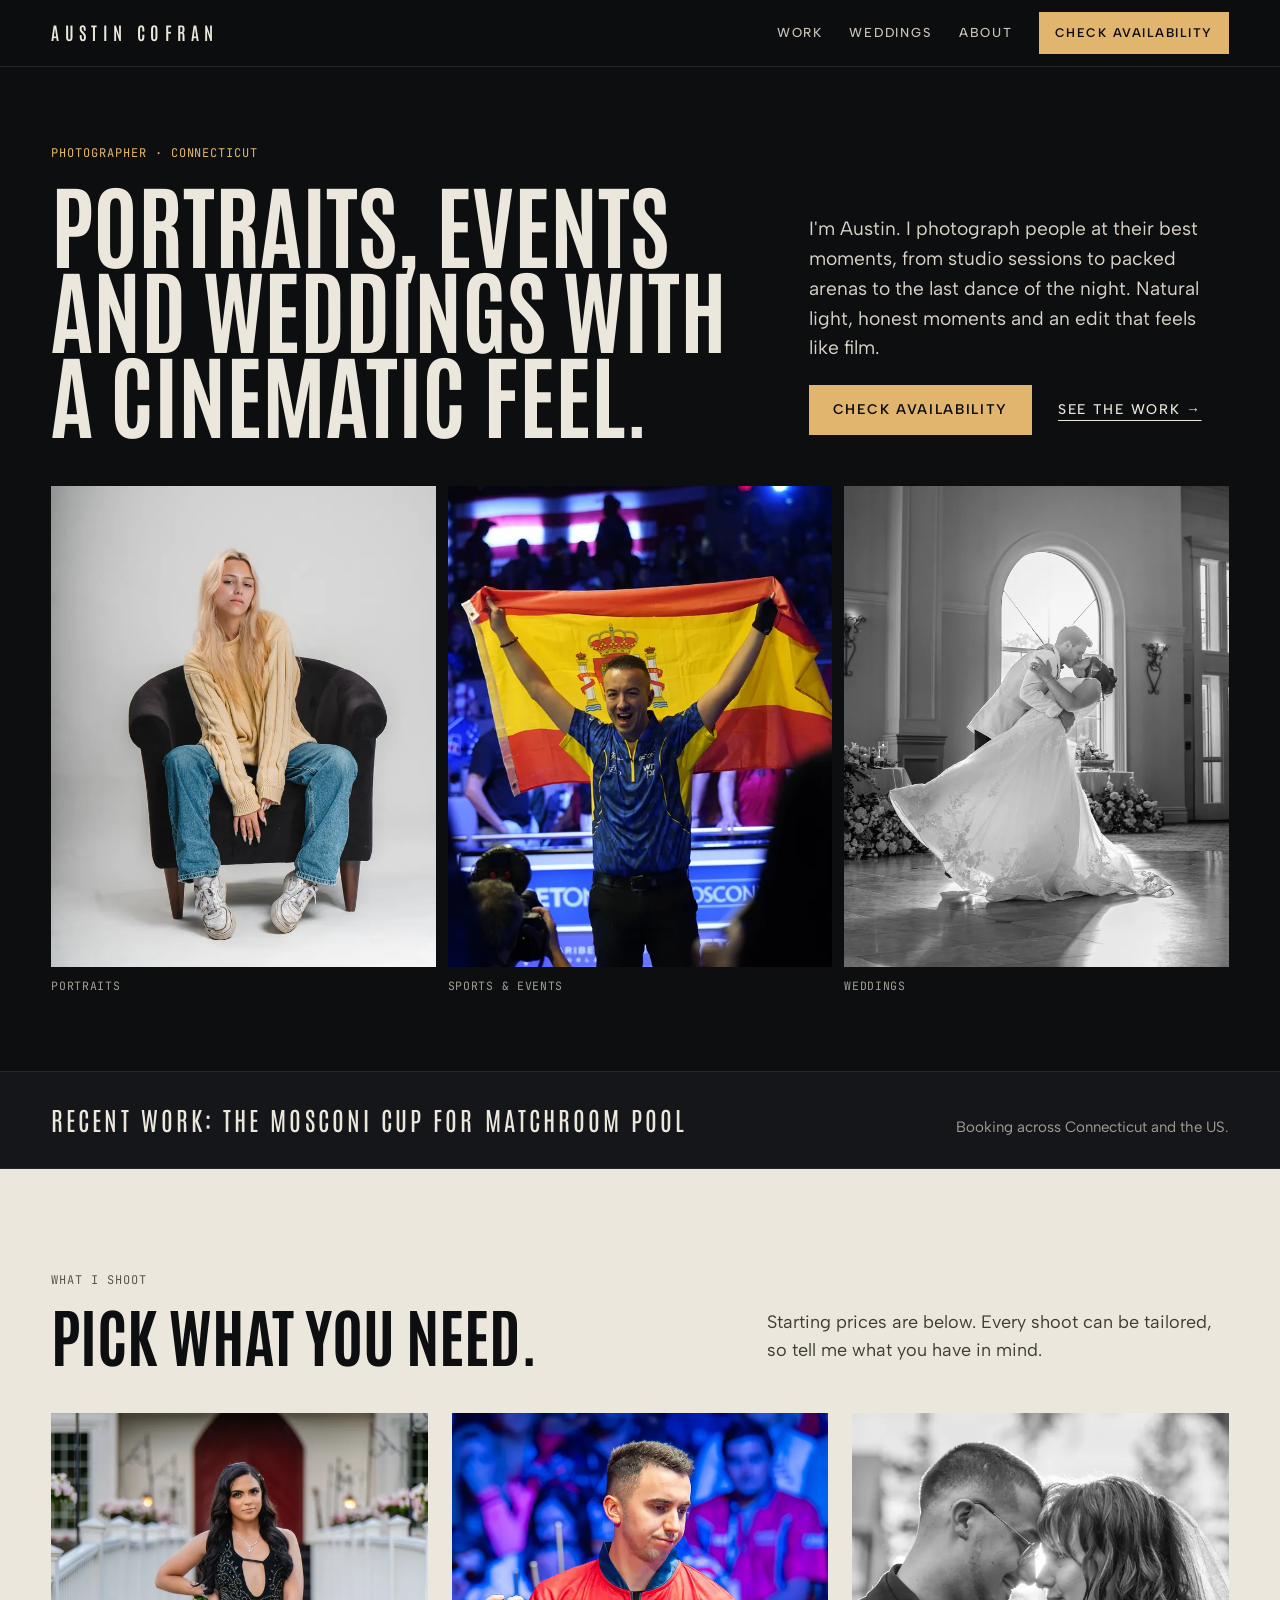
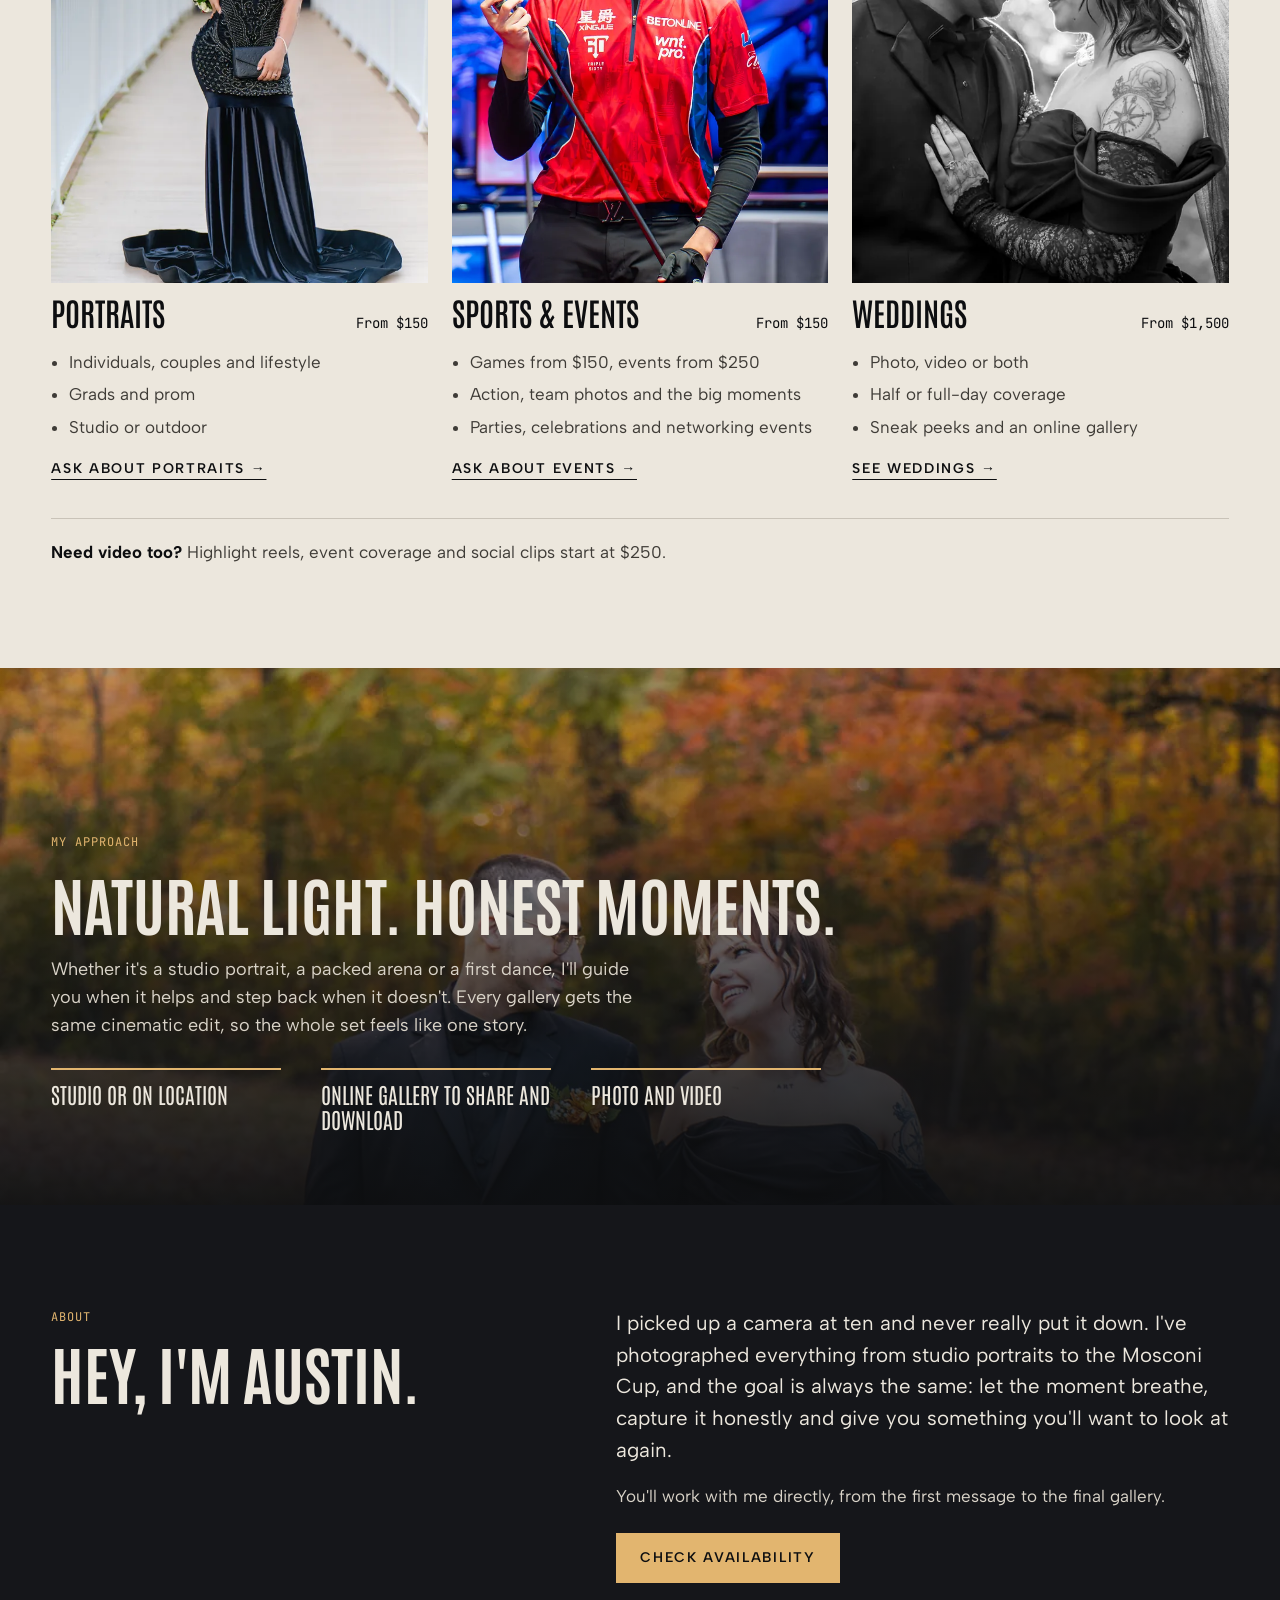
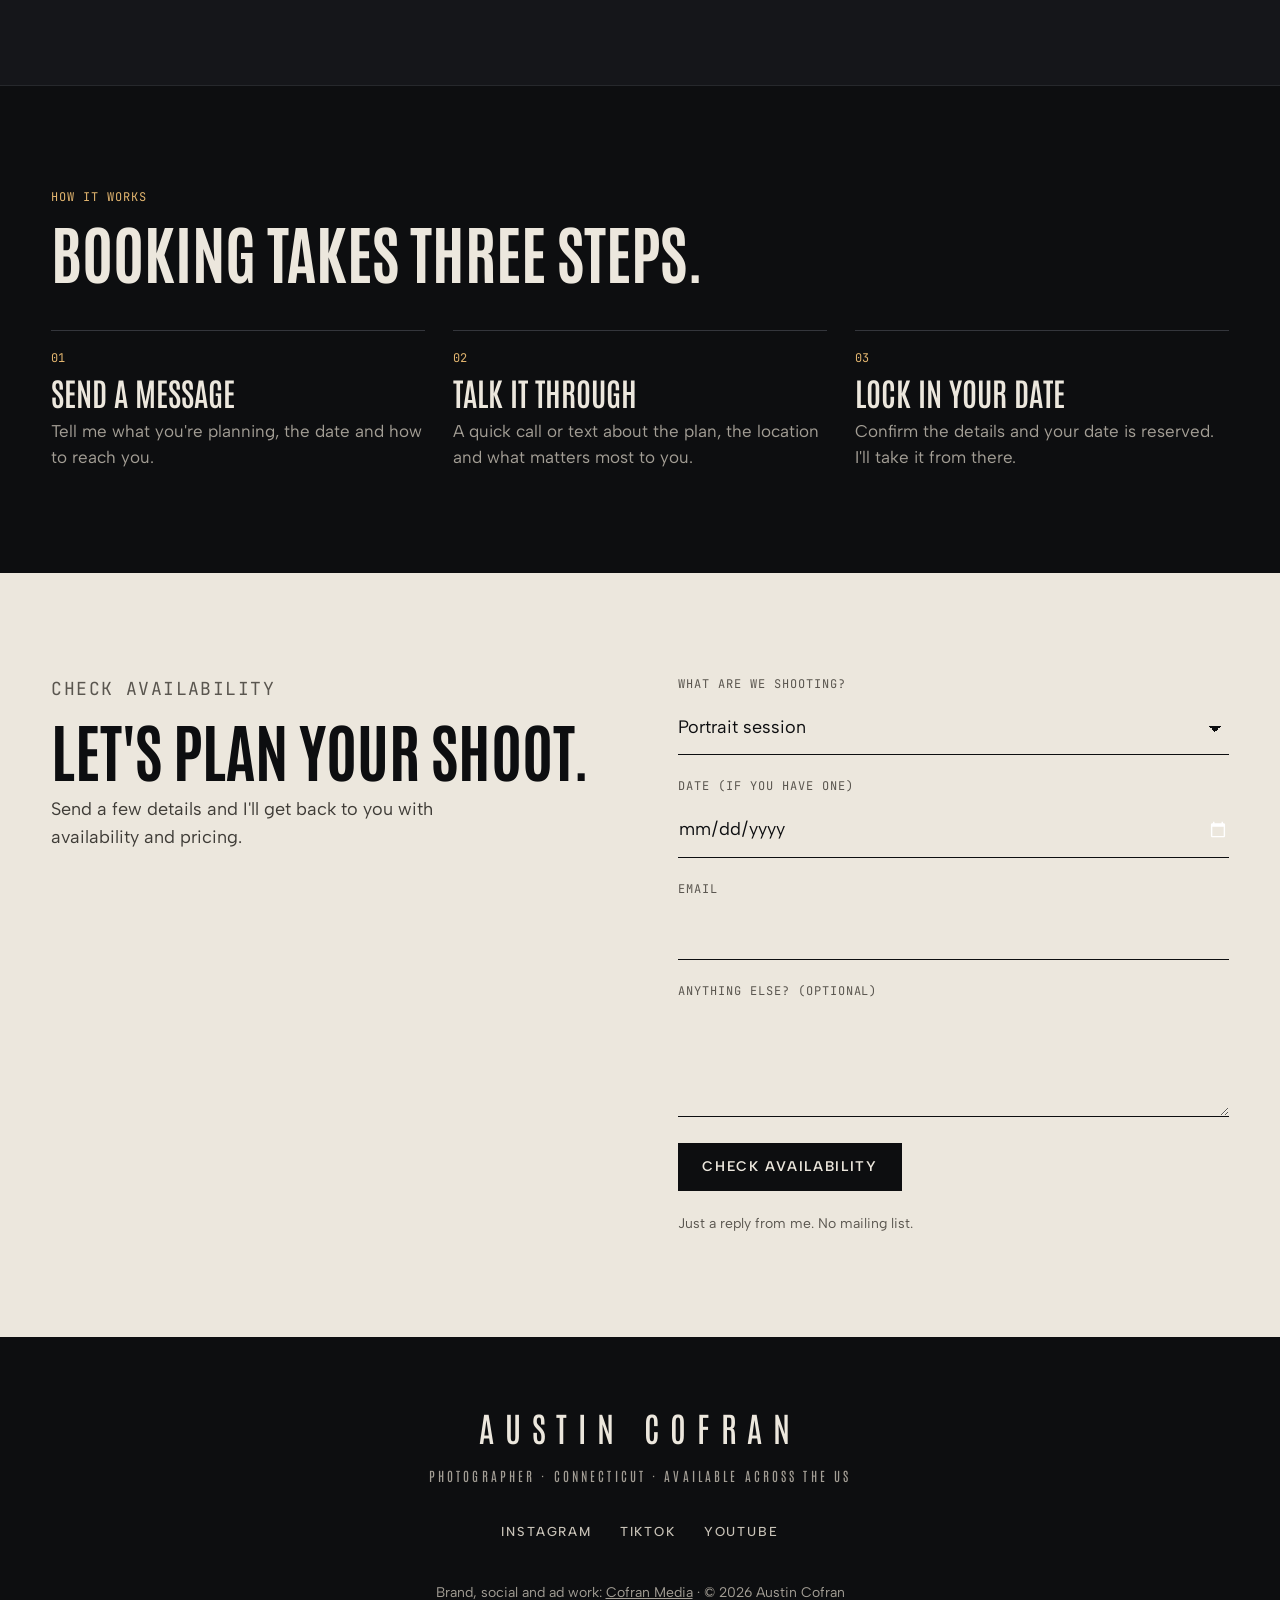
==== commit 95553cd4: "Add weddings page and share styles across pages New /weddings/ page: hero, quick facts, featured fil" ====
--- a/index.html
+++ b/index.html
@@ -19,153 +19,7 @@
 <link rel="preconnect" href="https://fonts.googleapis.com">
 <link rel="preconnect" href="https://fonts.gstatic.com" crossorigin>
 <link rel="stylesheet" href="https://fonts.googleapis.com/css2?family=Antonio:wght@500;600;700&family=Albert+Sans:wght@400;500;600&family=JetBrains+Mono:wght@400;500&display=swap">
-<style>
-/* Bentempo: dark "screen" for the work, light "paper" for reading and booking. */
-:root{
-  --screen:#0D0E10; --screen-2:#15161A; --line:#26282C;
-  --silver:#ECE7DD; --soft:#D9D3C8; --ash:#A39E95; --amber:#E2B56F;
-  --paper:#ECE7DD; --ink:#0D0E10; --ink-2:#3F3C37; --ink-3:#5A564F; --rule:#C9C3B8;
-  --display:"Antonio","Arial Narrow",Arial,sans-serif;
-  --body:"Albert Sans","Helvetica Neue",Arial,sans-serif;
-  --mono:"JetBrains Mono",ui-monospace,Menlo,Consolas,monospace;
-  --gl:max(16px,4vw,env(safe-area-inset-left,0px));
-  --gr:max(16px,4vw,env(safe-area-inset-right,0px));
-  color-scheme:dark;
-}
-*,*::before,*::after{box-sizing:border-box}
-html{scroll-behavior:smooth;-webkit-text-size-adjust:100%}
-body{margin:0;background:var(--screen);color:var(--silver);font-family:var(--body);font-size:17px;line-height:1.55;-webkit-font-smoothing:antialiased}
-img{max-width:100%;height:auto;display:block}
-a{color:inherit}
-:focus-visible{outline:2px solid var(--amber);outline-offset:3px}
-[hidden]{display:none!important}
-.wrap{max-width:1328px;margin:0 auto;padding-left:var(--gl);padding-right:var(--gr)}
-section{scroll-margin-top:76px}
-
-.label{margin:0;font-family:var(--mono);font-size:12px;letter-spacing:.08em;text-transform:uppercase;color:var(--amber)}
-.h1,.h2,.h3{margin:0;font-family:var(--display);text-transform:uppercase;line-height:.95;text-wrap:balance}
-.h1{font-weight:700;font-size:clamp(46px,7.2vw,108px);line-height:.92}
-.h2{font-weight:700;font-size:clamp(36px,5vw,72px)}
-.h3{font-weight:600;font-size:clamp(28px,2.5vw,34px)}
-
-.btn{display:inline-flex;align-items:center;justify-content:center;min-height:48px;padding:14px 24px;border:0;background:var(--amber);color:var(--ink);font-family:var(--body);font-size:14px;font-weight:600;letter-spacing:.12em;text-transform:uppercase;text-decoration:none;cursor:pointer;transition:background-color .15s}
-.btn:hover{background:#EEC88A}
-.btn-dark{background:var(--ink);color:var(--silver)}
-.btn-dark:hover{background:#2A2C31}
-.link{font-size:14px;font-weight:500;letter-spacing:.12em;text-transform:uppercase;text-underline-offset:6px;text-decoration-thickness:1px}
-
-/* header */
-.top{position:sticky;top:0;z-index:20;background:var(--screen);background:rgba(13,14,16,.92);-webkit-backdrop-filter:blur(10px);backdrop-filter:blur(10px);border-bottom:1px solid var(--line);padding-top:env(safe-area-inset-top,0px)}
-.top-in{display:flex;align-items:center;justify-content:space-between;gap:16px;padding-block:12px}
-.logo{font-family:var(--display);font-weight:600;font-size:18px;letter-spacing:.3em;text-transform:uppercase;text-decoration:none;white-space:nowrap}
-.nav{display:flex;align-items:center;gap:26px;font-size:13px;font-weight:500;letter-spacing:.14em;text-transform:uppercase}
-.nav .navlink{color:#C9C3B8;text-decoration:none}
-.nav .navlink:hover{color:var(--silver)}
-.nav .btn{min-height:42px;padding:10px 16px;font-size:12.5px}
-
-/* hero */
-.hero{padding-block:clamp(36px,6vw,88px) clamp(48px,6vw,88px)}
-.hero-head{display:flex;flex-wrap:wrap;align-items:flex-end;justify-content:space-between;gap:24px 56px}
-.hero-title{flex:1 1 560px;min-width:0;display:flex;flex-direction:column;gap:18px}
-.hero-side{flex:0 1 420px;min-width:0;display:flex;flex-direction:column;gap:22px}
-.hero-side p{margin:0;font-size:clamp(17px,1.5vw,20px);color:var(--soft)}
-.ctas{display:flex;flex-wrap:wrap;align-items:center;gap:14px 26px}
-.trio{display:grid;grid-template-columns:repeat(3,minmax(0,1fr));gap:12px;margin-top:clamp(36px,4vw,56px)}
-.trio figure{margin:0;display:flex;flex-direction:column;gap:10px;min-width:0}
-.trio img{width:100%;aspect-ratio:4/5;object-fit:cover;background:var(--screen-2)}
-.cap{font-family:var(--mono);font-size:11.5px;letter-spacing:.06em;text-transform:uppercase;color:var(--ash)}
-
-/* credibility strip */
-.proof{background:var(--screen-2);border-block:1px solid var(--line)}
-.proof-in{display:flex;flex-wrap:wrap;align-items:baseline;justify-content:space-between;gap:10px 32px;padding-block:28px}
-.proof-main{margin:0;font-family:var(--display);font-size:clamp(20px,2vw,26px);letter-spacing:.12em;text-transform:uppercase}
-.proof-sub{margin:0;color:var(--ash);font-size:15px}
-
-/* light sections */
-.paper{background:var(--paper);color:var(--ink)}
-.paper .label{color:var(--ink-3)}
-.pad{padding-block:clamp(64px,8vw,104px)}
-.sec-head{display:flex;flex-wrap:wrap;align-items:flex-end;justify-content:space-between;gap:16px 48px;margin-bottom:clamp(32px,4vw,48px)}
-.sec-head > div{display:flex;flex-direction:column;gap:14px}
-.sec-note{margin:0;max-width:42ch;font-size:18px;color:var(--ink-2)}
-
-.services{display:grid;grid-template-columns:repeat(3,minmax(0,1fr));gap:24px}
-.svc{display:flex;flex-direction:column;gap:14px;min-width:0}
-.svc img{width:100%;aspect-ratio:4/5;object-fit:cover;background:#D9D3C8}
-.svc-top{display:flex;align-items:baseline;justify-content:space-between;gap:12px;flex-wrap:wrap}
-.price{margin:0;font-family:var(--mono);font-size:14px;white-space:nowrap}
-.svc ul{margin:0;padding-left:18px;display:flex;flex-direction:column;gap:6px;color:var(--ink-2)}
-.svc .link{margin-top:auto;padding-top:4px;color:var(--ink);font-weight:600}
-.video-note{margin:clamp(28px,3vw,40px) 0 0;padding-top:20px;border-top:1px solid var(--rule);color:var(--ink-2)}
-.video-note b{color:var(--ink)}
-
-/* approach band */
-.band{position:relative;min-height:clamp(520px,42vw,620px);display:flex;align-items:flex-end;overflow:hidden;background:var(--screen)}
-.band > img{position:absolute;inset:0;width:100%;height:100%;object-fit:cover;object-position:50% 34%}
-.band::after{content:"";position:absolute;inset:0;background:linear-gradient(0deg,rgba(13,14,16,.95) 0%,rgba(13,14,16,.62) 45%,rgba(13,14,16,.2) 85%)}
-.band-in{position:relative;z-index:1;width:100%;padding-block:56px;display:flex;flex-direction:column;gap:22px}
-.band-in p.body{margin:0;max-width:54ch;font-size:18px;color:var(--soft)}
-.facts{display:flex;flex-wrap:wrap;gap:16px 40px;margin-top:6px;padding:0;list-style:none}
-.facts li{flex:0 1 230px;border-top:2px solid var(--amber);padding-top:12px;font-family:var(--display);font-size:22px;line-height:1.15;text-transform:uppercase}
-
-/* about */
-.about{background:var(--screen-2);border-bottom:1px solid var(--line)}
-.about-in{display:grid;grid-template-columns:minmax(0,.9fr) minmax(0,1.1fr);gap:clamp(28px,5vw,80px);align-items:start}
-.about-in > div{display:flex;flex-direction:column;gap:16px}
-.about-copy p{margin:0;max-width:54ch;color:var(--soft)}
-.about-copy p.lead{font-size:clamp(18px,1.6vw,21px);color:var(--silver)}
-.about-copy .btn{align-self:flex-start;margin-top:8px}
-
-/* process */
-.steps{list-style:none;margin:0;padding:0;display:grid;grid-template-columns:repeat(3,minmax(0,1fr));gap:28px}
-.steps li{display:flex;flex-direction:column;gap:10px;border-top:1px solid #34363C;padding-top:18px;min-width:0}
-.steps .n{font-family:var(--mono);font-size:12px;color:var(--amber)}
-.steps p{margin:0;color:var(--ash)}
-
-/* booking */
-.book-in{display:grid;grid-template-columns:minmax(0,1fr) minmax(0,1fr);gap:48px clamp(40px,6vw,96px)}
-.book-copy{display:flex;flex-direction:column;gap:16px}
-.book-copy p{margin:0;max-width:40ch;font-size:18px;color:var(--ink-2)}
-.form{display:flex;flex-direction:column;gap:22px;min-width:0}
-.field{display:flex;flex-direction:column;gap:8px}
-.field label{font-family:var(--mono);font-size:12px;letter-spacing:.08em;text-transform:uppercase;color:var(--ink-3)}
-.field input,.field select,.field textarea{width:100%;font:inherit;font-size:18px;color:var(--ink);background:transparent;border:0;border-bottom:1px solid var(--ink);border-radius:0;padding:12px 0;-webkit-appearance:none;appearance:none}
-.field select{background-image:linear-gradient(45deg,transparent 50%,var(--ink) 50%),linear-gradient(135deg,var(--ink) 50%,transparent 50%);background-position:calc(100% - 14px) 52%,calc(100% - 8px) 52%;background-size:6px 6px;background-repeat:no-repeat;padding-right:28px;cursor:pointer}
-.field input:focus,.field select:focus,.field textarea:focus{outline:none;border-bottom-color:var(--ink);box-shadow:0 2px 0 var(--ink)}
-.field textarea{resize:vertical;min-height:84px}
-.form .btn{align-self:flex-start;margin-top:4px}
-.form-note{margin:0;font-size:14px;color:var(--ink-3)}
-.form-done{margin:0;padding:16px 18px;background:var(--ink);color:var(--silver);font-size:16px}
-.form-done a{color:var(--amber)}
-
-/* footer */
-.foot-in{padding-block:64px 36px;display:flex;flex-direction:column;align-items:center;gap:12px;text-align:center}
-.foot-name{margin:0;font-family:var(--display);font-weight:500;font-size:clamp(24px,3vw,34px);letter-spacing:.32em;text-transform:uppercase}
-.foot-line{margin:0;font-family:var(--display);font-size:13px;letter-spacing:.24em;text-transform:uppercase;color:var(--ash)}
-.social{display:flex;flex-wrap:wrap;justify-content:center;gap:8px 28px;margin-top:18px;font-size:13px;font-weight:500;letter-spacing:.14em;text-transform:uppercase}
-.social a{color:#C9C3B8;text-decoration:none;padding:6px 0}
-.social a:hover{color:var(--silver)}
-.foot-small{margin:22px 0 0;font-size:14px;color:var(--ash)}
-
-@media (max-width:900px){
-  .services{grid-template-columns:1fr 1fr}
-  .services .svc:last-child{grid-column:1/-1}
-  .services .svc:last-child img{aspect-ratio:16/10}
-  .about-in,.book-in{grid-template-columns:1fr}
-  .steps{grid-template-columns:1fr}
-}
-@media (max-width:640px){
-  .nav .navlink{display:none}
-  .logo{font-size:15px;letter-spacing:.22em}
-  .trio{grid-template-columns:none;grid-auto-flow:column;grid-auto-columns:80%;overflow-x:auto;scroll-snap-type:x mandatory;margin-right:calc(-1 * var(--gr));padding-right:var(--gr);scrollbar-width:none}
-  .trio::-webkit-scrollbar{display:none}
-  .trio figure{scroll-snap-align:start}
-  .services{grid-template-columns:1fr}
-  .services .svc:last-child img{aspect-ratio:4/5}
-  .facts li{flex-basis:100%}
-}
-@media (prefers-reduced-motion:reduce){html{scroll-behavior:auto}}
-</style>
+<link rel="stylesheet" href="/assets/site.css">
 </head>
 <body>
 
@@ -174,6 +28,7 @@
     <a class="logo" href="#top">Austin Cofran</a>
     <nav class="nav" aria-label="Main">
       <a class="navlink" href="#work">Work</a>
+      <a class="navlink" href="/weddings/">Weddings</a>
       <a class="navlink" href="#about">About</a>
       <a class="btn" href="#book">Check availability</a>
     </nav>
@@ -246,7 +101,7 @@
           <img src="assets/photos/couples/couple-bw-01-900.webp" srcset="assets/photos/couples/couple-bw-01-900.webp 900w, assets/photos/couples/couple-bw-01-1800.webp 1800w" sizes="(max-width: 640px) 92vw, (max-width: 900px) 92vw, 31vw" width="900" height="675" loading="lazy" alt="Black and white close-up of a couple touching foreheads" style="object-position:58% 50%">
           <div class="svc-top"><h3 class="h3">Weddings</h3><p class="price">From $1,500</p></div>
           <ul><li>Photo, video or both</li><li>Half or full-day coverage</li><li>Sneak peeks and an online gallery</li></ul>
-          <a class="link" href="#book" data-type="Wedding">Ask about weddings →</a>
+          <a class="link" href="/weddings/">See weddings →</a>
         </article>
       </div>
       <p class="video-note"><b>Need video too?</b> Highlight reels, event coverage and social clips start at $250.</p>
--- a/assets/site.css
+++ b/assets/site.css
@@ -0,0 +1,145 @@
+/* Bentempo: dark "screen" for the work, light "paper" for reading and booking. */
+:root{
+  --screen:#0D0E10; --screen-2:#15161A; --line:#26282C;
+  --silver:#ECE7DD; --soft:#D9D3C8; --ash:#A39E95; --amber:#E2B56F;
+  --paper:#ECE7DD; --ink:#0D0E10; --ink-2:#3F3C37; --ink-3:#5A564F; --rule:#C9C3B8;
+  --display:"Antonio","Arial Narrow",Arial,sans-serif;
+  --body:"Albert Sans","Helvetica Neue",Arial,sans-serif;
+  --mono:"JetBrains Mono",ui-monospace,Menlo,Consolas,monospace;
+  --gl:max(16px,4vw,env(safe-area-inset-left,0px));
+  --gr:max(16px,4vw,env(safe-area-inset-right,0px));
+  color-scheme:dark;
+}
+*,*::before,*::after{box-sizing:border-box}
+html{scroll-behavior:smooth;-webkit-text-size-adjust:100%}
+body{margin:0;background:var(--screen);color:var(--silver);font-family:var(--body);font-size:17px;line-height:1.55;-webkit-font-smoothing:antialiased}
+img{max-width:100%;height:auto;display:block}
+a{color:inherit}
+:focus-visible{outline:2px solid var(--amber);outline-offset:3px}
+[hidden]{display:none!important}
+.wrap{max-width:1328px;margin:0 auto;padding-left:var(--gl);padding-right:var(--gr)}
+section{scroll-margin-top:76px}
+
+.label{margin:0;font-family:var(--mono);font-size:12px;letter-spacing:.08em;text-transform:uppercase;color:var(--amber)}
+.h1,.h2,.h3{margin:0;font-family:var(--display);text-transform:uppercase;line-height:.95;text-wrap:balance}
+.h1{font-weight:700;font-size:clamp(46px,7.2vw,108px);line-height:.92}
+.h2{font-weight:700;font-size:clamp(36px,5vw,72px)}
+.h3{font-weight:600;font-size:clamp(28px,2.5vw,34px)}
+
+.btn{display:inline-flex;align-items:center;justify-content:center;min-height:48px;padding:14px 24px;border:0;background:var(--amber);color:var(--ink);font-family:var(--body);font-size:14px;font-weight:600;letter-spacing:.12em;text-transform:uppercase;text-decoration:none;cursor:pointer;transition:background-color .15s}
+.btn:hover{background:#EEC88A}
+.btn-dark{background:var(--ink);color:var(--silver)}
+.btn-dark:hover{background:#2A2C31}
+.link{font-size:14px;font-weight:500;letter-spacing:.12em;text-transform:uppercase;text-underline-offset:6px;text-decoration-thickness:1px}
+
+/* header */
+.top{position:sticky;top:0;z-index:20;background:var(--screen);background:rgba(13,14,16,.92);-webkit-backdrop-filter:blur(10px);backdrop-filter:blur(10px);border-bottom:1px solid var(--line);padding-top:env(safe-area-inset-top,0px)}
+.top-in{display:flex;align-items:center;justify-content:space-between;gap:16px;padding-block:12px}
+.logo{font-family:var(--display);font-weight:600;font-size:18px;letter-spacing:.3em;text-transform:uppercase;text-decoration:none;white-space:nowrap}
+.nav{display:flex;align-items:center;gap:26px;font-size:13px;font-weight:500;letter-spacing:.14em;text-transform:uppercase}
+.nav .navlink{color:#C9C3B8;text-decoration:none}
+.nav .navlink:hover{color:var(--silver)}
+.nav .btn{min-height:42px;padding:10px 16px;font-size:12.5px}
+
+/* hero */
+.hero{padding-block:clamp(36px,6vw,88px) clamp(48px,6vw,88px)}
+.hero-head{display:flex;flex-wrap:wrap;align-items:flex-end;justify-content:space-between;gap:24px 56px}
+.hero-title{flex:1 1 560px;min-width:0;display:flex;flex-direction:column;gap:18px}
+.hero-side{flex:0 1 420px;min-width:0;display:flex;flex-direction:column;gap:22px}
+.hero-side p{margin:0;font-size:clamp(17px,1.5vw,20px);color:var(--soft)}
+.ctas{display:flex;flex-wrap:wrap;align-items:center;gap:14px 26px}
+.trio{display:grid;grid-template-columns:repeat(3,minmax(0,1fr));gap:12px;margin-top:clamp(36px,4vw,56px)}
+.trio figure{margin:0;display:flex;flex-direction:column;gap:10px;min-width:0}
+.trio img{width:100%;aspect-ratio:4/5;object-fit:cover;background:var(--screen-2)}
+.cap{font-family:var(--mono);font-size:11.5px;letter-spacing:.06em;text-transform:uppercase;color:var(--ash)}
+
+/* credibility strip */
+.proof{background:var(--screen-2);border-block:1px solid var(--line)}
+.proof-in{display:flex;flex-wrap:wrap;align-items:baseline;justify-content:space-between;gap:10px 32px;padding-block:28px}
+.proof-main{margin:0;font-family:var(--display);font-size:clamp(20px,2vw,26px);letter-spacing:.12em;text-transform:uppercase}
+.proof-sub{margin:0;color:var(--ash);font-size:15px}
+
+/* light sections */
+.paper{background:var(--paper);color:var(--ink)}
+.paper .label{color:var(--ink-3)}
+.pad{padding-block:clamp(64px,8vw,104px)}
+.sec-head{display:flex;flex-wrap:wrap;align-items:flex-end;justify-content:space-between;gap:16px 48px;margin-bottom:clamp(32px,4vw,48px)}
+.sec-head > div{display:flex;flex-direction:column;gap:14px}
+.sec-note{margin:0;max-width:42ch;font-size:18px;color:var(--ink-2)}
+
+.services{display:grid;grid-template-columns:repeat(3,minmax(0,1fr));gap:24px}
+.svc{display:flex;flex-direction:column;gap:14px;min-width:0}
+.svc img{width:100%;aspect-ratio:4/5;object-fit:cover;background:#D9D3C8}
+.svc-top{display:flex;align-items:baseline;justify-content:space-between;gap:12px;flex-wrap:wrap}
+.price{margin:0;font-family:var(--mono);font-size:14px;white-space:nowrap}
+.svc ul{margin:0;padding-left:18px;display:flex;flex-direction:column;gap:6px;color:var(--ink-2)}
+.svc .link{margin-top:auto;padding-top:4px;color:var(--ink);font-weight:600}
+.video-note{margin:clamp(28px,3vw,40px) 0 0;padding-top:20px;border-top:1px solid var(--rule);color:var(--ink-2)}
+.video-note b{color:var(--ink)}
+
+/* approach band */
+.band{position:relative;min-height:clamp(520px,42vw,620px);display:flex;align-items:flex-end;overflow:hidden;background:var(--screen)}
+.band > img{position:absolute;inset:0;width:100%;height:100%;object-fit:cover;object-position:50% 34%}
+.band::after{content:"";position:absolute;inset:0;background:linear-gradient(0deg,rgba(13,14,16,.95) 0%,rgba(13,14,16,.62) 45%,rgba(13,14,16,.2) 85%)}
+.band-in{position:relative;z-index:1;width:100%;padding-block:56px;display:flex;flex-direction:column;gap:22px}
+.band-in p.body{margin:0;max-width:54ch;font-size:18px;color:var(--soft)}
+.facts{display:flex;flex-wrap:wrap;gap:16px 40px;margin-top:6px;padding:0;list-style:none}
+.facts li{flex:0 1 230px;border-top:2px solid var(--amber);padding-top:12px;font-family:var(--display);font-size:22px;line-height:1.15;text-transform:uppercase}
+
+/* about */
+.about{background:var(--screen-2);border-bottom:1px solid var(--line)}
+.about-in{display:grid;grid-template-columns:minmax(0,.9fr) minmax(0,1.1fr);gap:clamp(28px,5vw,80px);align-items:start}
+.about-in > div{display:flex;flex-direction:column;gap:16px}
+.about-copy p{margin:0;max-width:54ch;color:var(--soft)}
+.about-copy p.lead{font-size:clamp(18px,1.6vw,21px);color:var(--silver)}
+.about-copy .btn{align-self:flex-start;margin-top:8px}
+
+/* process */
+.steps{list-style:none;margin:0;padding:0;display:grid;grid-template-columns:repeat(3,minmax(0,1fr));gap:28px}
+.steps li{display:flex;flex-direction:column;gap:10px;border-top:1px solid #34363C;padding-top:18px;min-width:0}
+.steps .n{font-family:var(--mono);font-size:12px;color:var(--amber)}
+.steps p{margin:0;color:var(--ash)}
+
+/* booking */
+.book-in{display:grid;grid-template-columns:minmax(0,1fr) minmax(0,1fr);gap:48px clamp(40px,6vw,96px)}
+.book-copy{display:flex;flex-direction:column;gap:16px}
+.book-copy p{margin:0;max-width:40ch;font-size:18px;color:var(--ink-2)}
+.form{display:flex;flex-direction:column;gap:22px;min-width:0}
+.field{display:flex;flex-direction:column;gap:8px}
+.field label{font-family:var(--mono);font-size:12px;letter-spacing:.08em;text-transform:uppercase;color:var(--ink-3)}
+.field input,.field select,.field textarea{width:100%;font:inherit;font-size:18px;color:var(--ink);background:transparent;border:0;border-bottom:1px solid var(--ink);border-radius:0;padding:12px 0;-webkit-appearance:none;appearance:none}
+.field select{background-image:linear-gradient(45deg,transparent 50%,var(--ink) 50%),linear-gradient(135deg,var(--ink) 50%,transparent 50%);background-position:calc(100% - 14px) 52%,calc(100% - 8px) 52%;background-size:6px 6px;background-repeat:no-repeat;padding-right:28px;cursor:pointer}
+.field input:focus,.field select:focus,.field textarea:focus{outline:none;border-bottom-color:var(--ink);box-shadow:0 2px 0 var(--ink)}
+.field textarea{resize:vertical;min-height:84px}
+.form .btn{align-self:flex-start;margin-top:4px}
+.form-note{margin:0;font-size:14px;color:var(--ink-3)}
+.form-done{margin:0;padding:16px 18px;background:var(--ink);color:var(--silver);font-size:16px}
+.form-done a{color:var(--amber)}
+
+/* footer */
+.foot-in{padding-block:64px 36px;display:flex;flex-direction:column;align-items:center;gap:12px;text-align:center}
+.foot-name{margin:0;font-family:var(--display);font-weight:500;font-size:clamp(24px,3vw,34px);letter-spacing:.32em;text-transform:uppercase}
+.foot-line{margin:0;font-family:var(--display);font-size:13px;letter-spacing:.24em;text-transform:uppercase;color:var(--ash)}
+.social{display:flex;flex-wrap:wrap;justify-content:center;gap:8px 28px;margin-top:18px;font-size:13px;font-weight:500;letter-spacing:.14em;text-transform:uppercase}
+.social a{color:#C9C3B8;text-decoration:none;padding:6px 0}
+.social a:hover{color:var(--silver)}
+.foot-small{margin:22px 0 0;font-size:14px;color:var(--ash)}
+
+@media (max-width:900px){
+  .services{grid-template-columns:1fr 1fr}
+  .services .svc:last-child{grid-column:1/-1}
+  .services .svc:last-child img{aspect-ratio:16/10}
+  .about-in,.book-in{grid-template-columns:1fr}
+  .steps{grid-template-columns:1fr}
+}
+@media (max-width:640px){
+  .nav .navlink{display:none}
+  .logo{font-size:15px;letter-spacing:.22em}
+  .trio{grid-template-columns:none;grid-auto-flow:column;grid-auto-columns:80%;overflow-x:auto;scroll-snap-type:x mandatory;margin-right:calc(-1 * var(--gr));padding-right:var(--gr);scrollbar-width:none}
+  .trio::-webkit-scrollbar{display:none}
+  .trio figure{scroll-snap-align:start}
+  .services{grid-template-columns:1fr}
+  .services .svc:last-child img{aspect-ratio:4/5}
+  .facts li{flex-basis:100%}
+}
+@media (prefers-reduced-motion:reduce){html{scroll-behavior:auto}}
